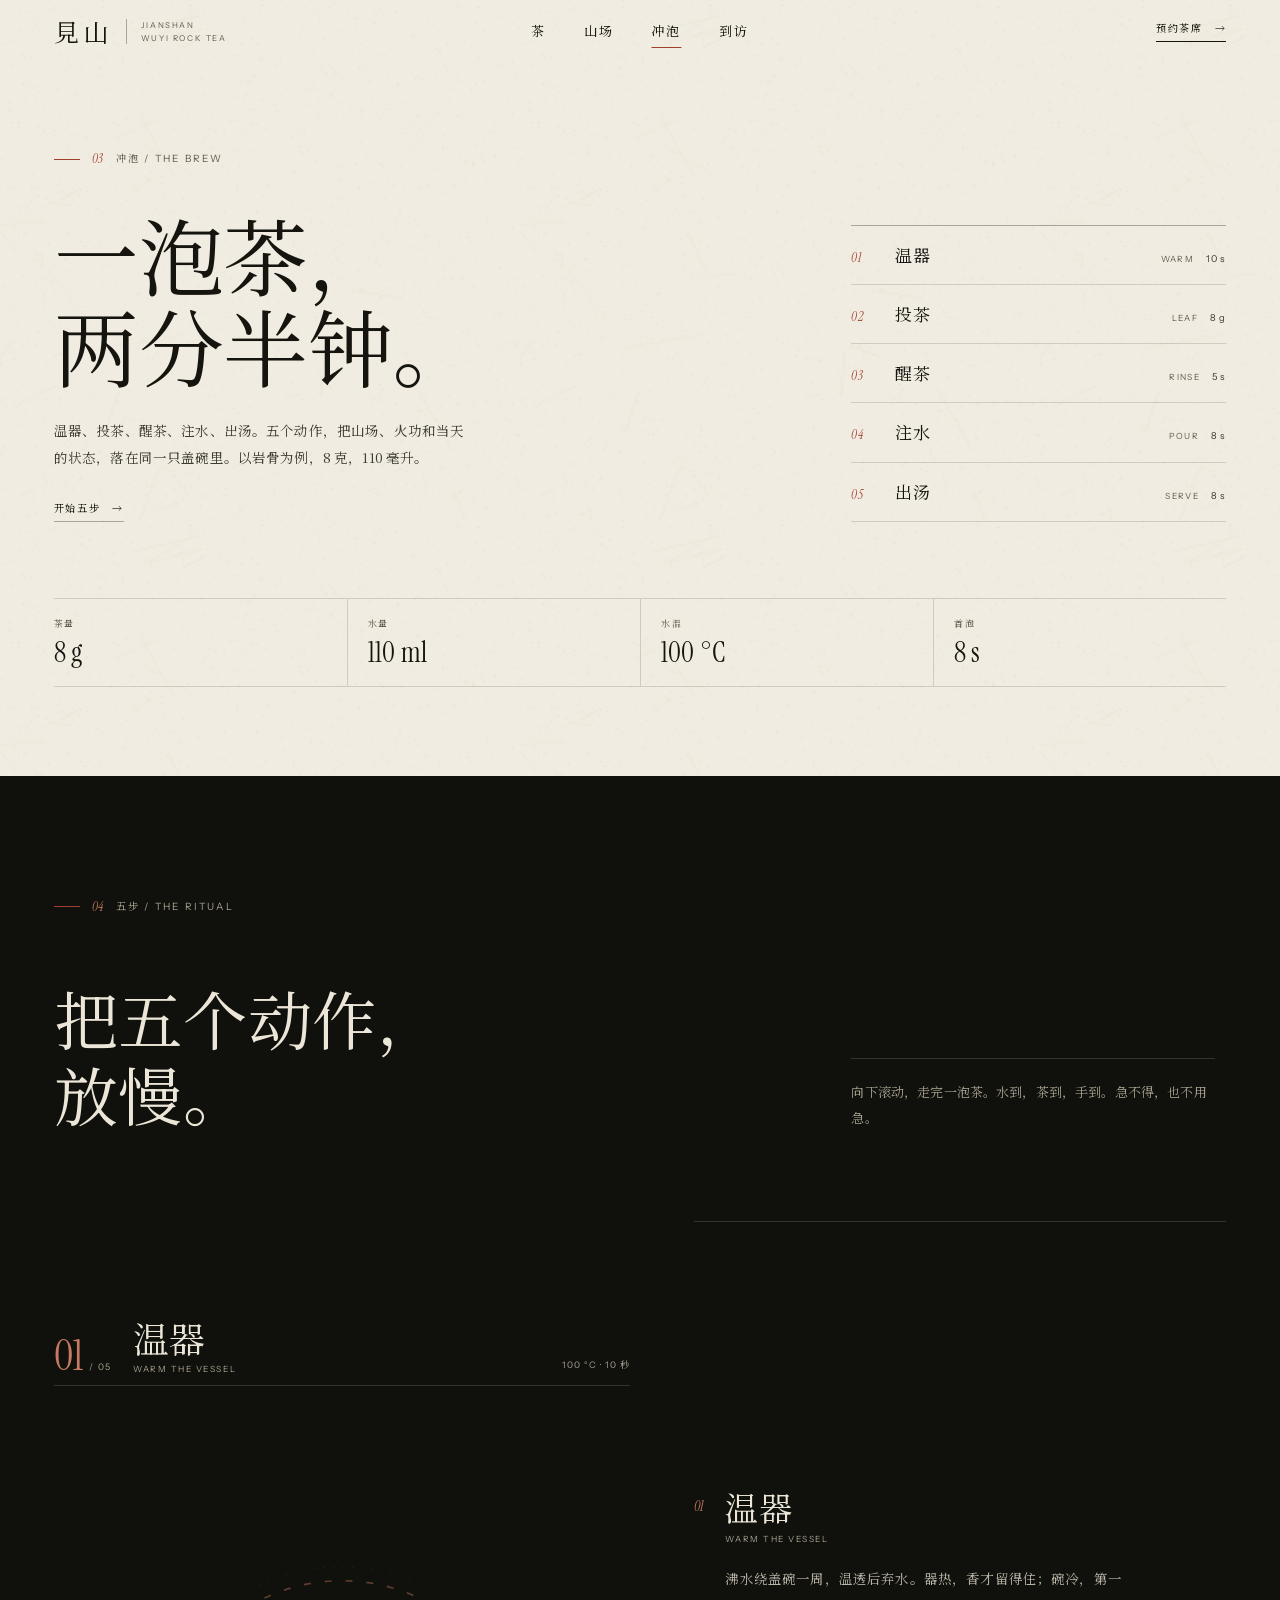
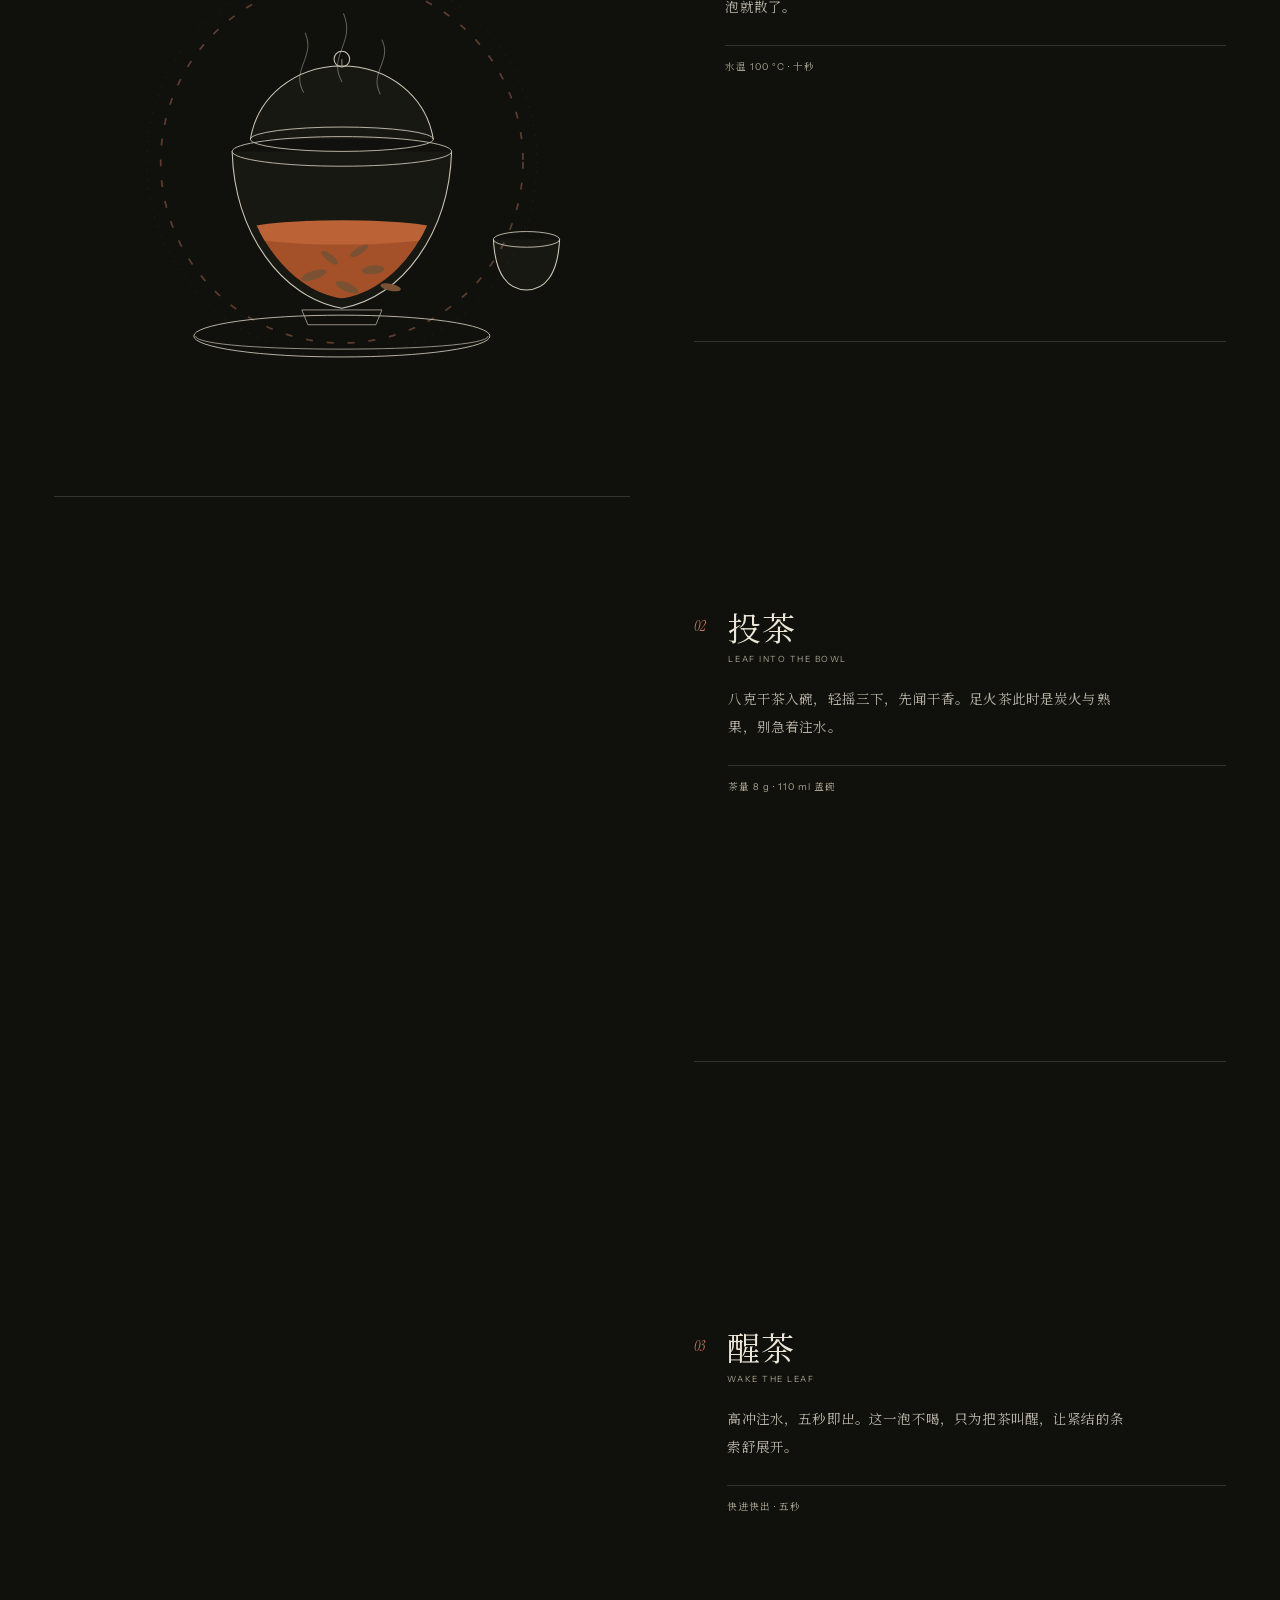
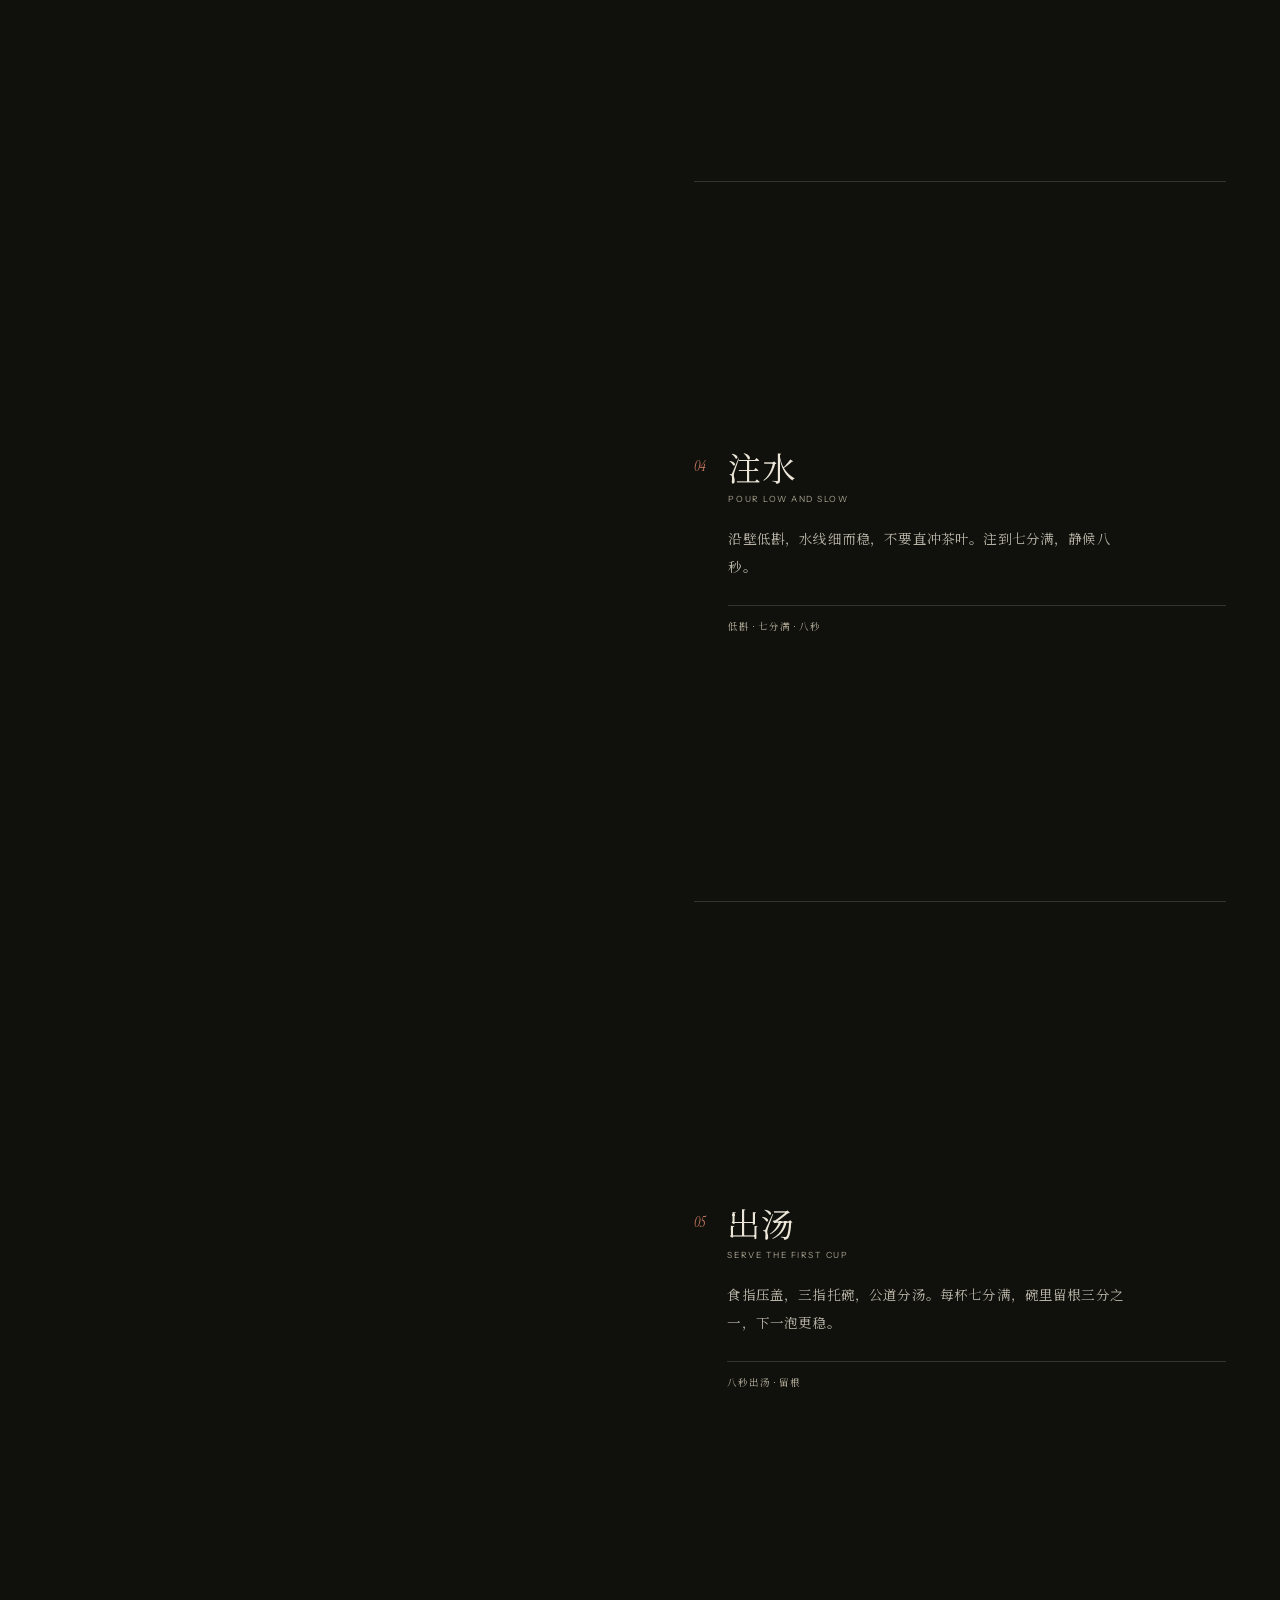
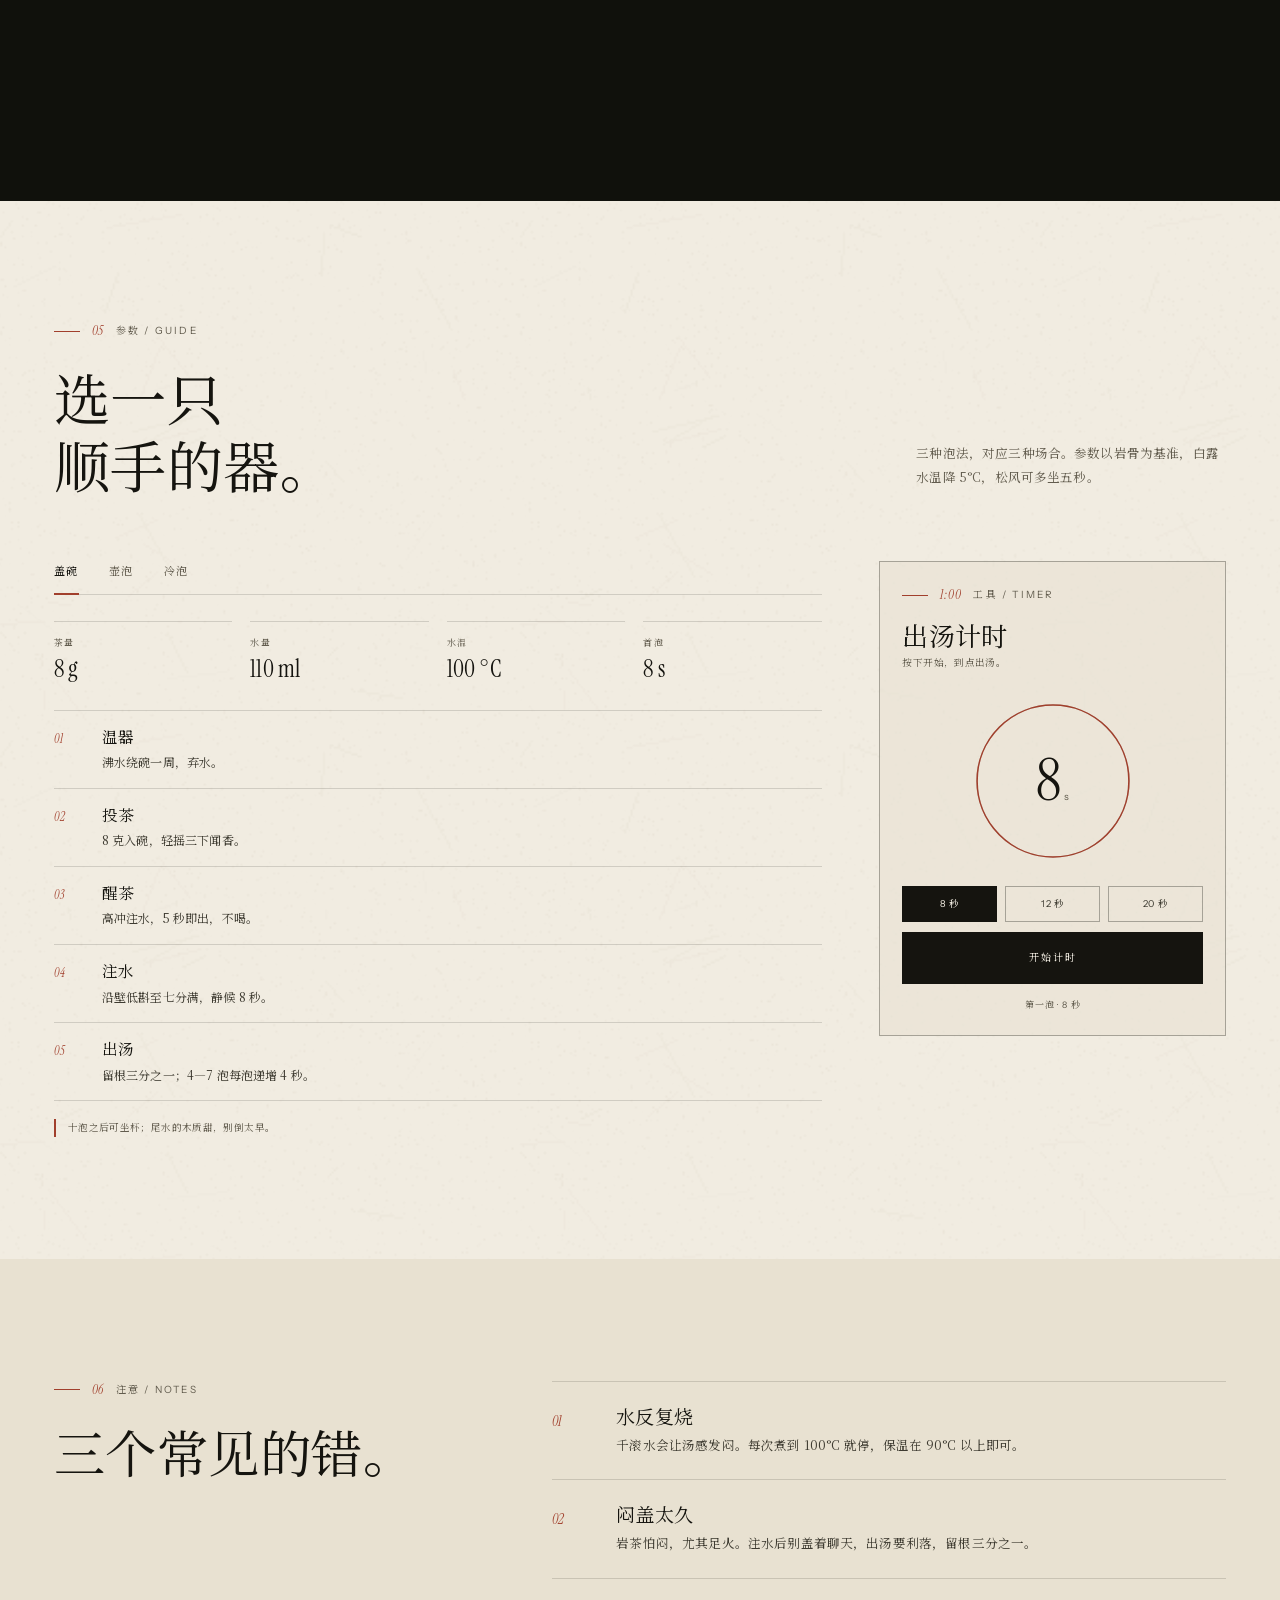
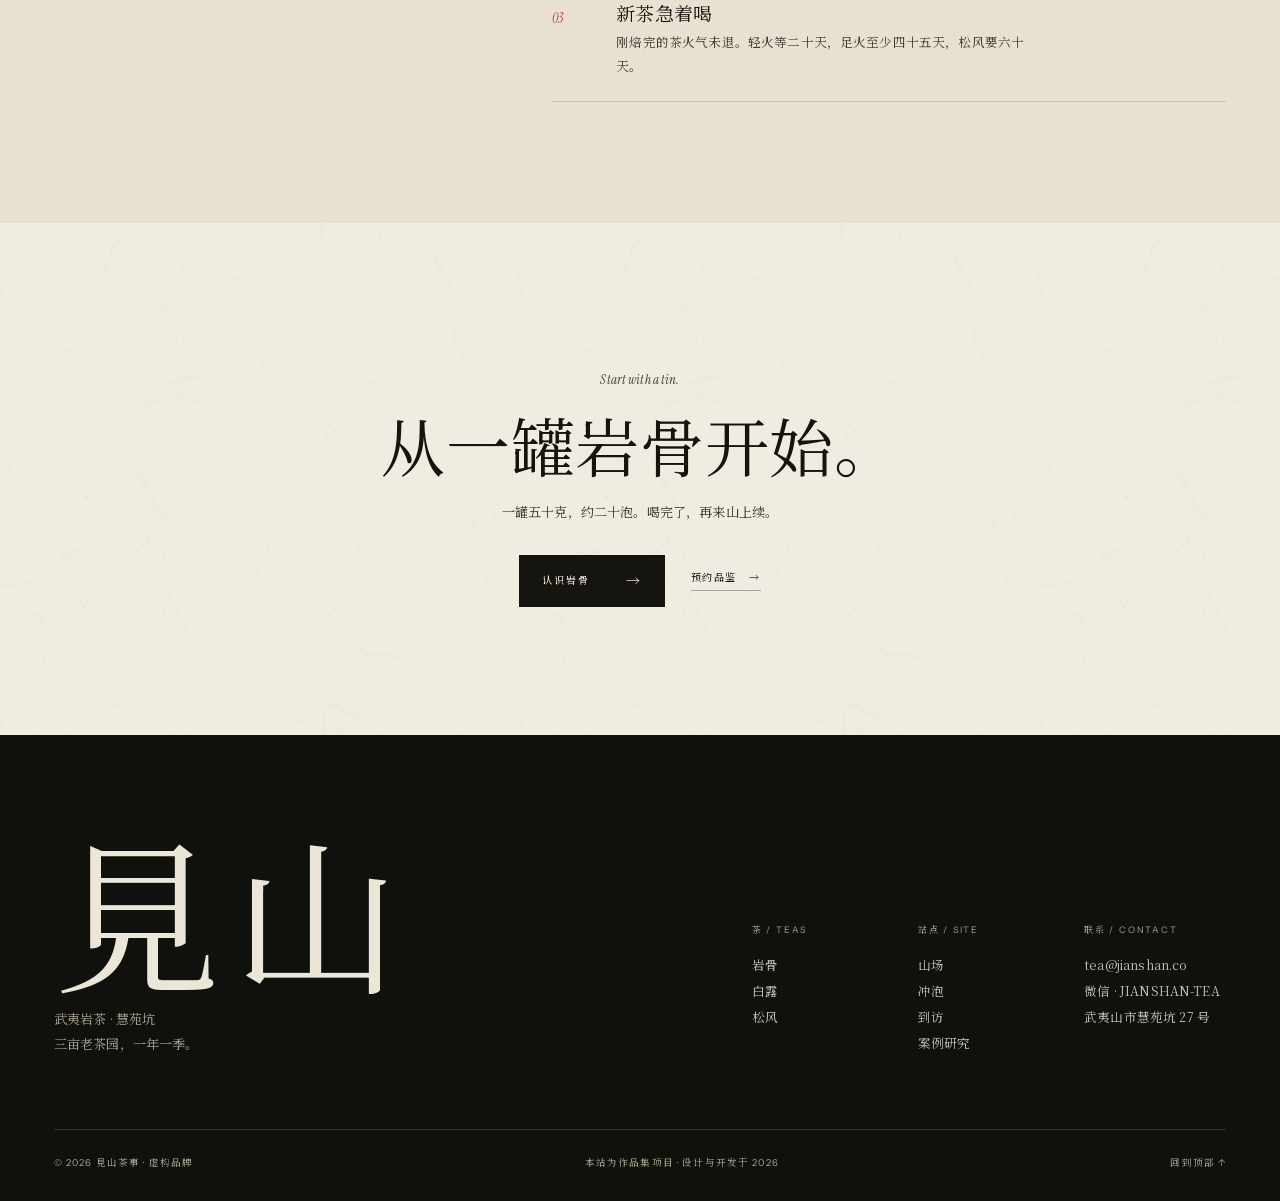
==== brew.html @ 41da6164 "見山 JIANSHAN v3.1 — fictional tea brand portfolio site" ====
<!doctype html>
<html lang="zh-CN">
<head>
  <meta charset="utf-8">
  <meta name="viewport" content="width=device-width, initial-scale=1">
  <title>見山 JIANSHAN — 冲泡指南 The Brew</title>
  <meta name="description" content="一泡武夷岩茶的两分半钟：温器、投茶、醒茶、注水、出汤。附盖碗、壶泡与冷泡参数。">
  <meta name="theme-color" content="#f1ece1">
  <meta property="og:type" content="article">
  <meta property="og:title" content="見山 JIANSHAN — 冲泡指南 The Brew">
  <meta property="og:description" content="把五个动作，放慢。一泡岩茶的完整步骤与参数。">
  <meta property="og:image" content="assets/img/pour-wide.webp">
  <link rel="icon" href="assets/favicon.svg" type="image/svg+xml">
  <link rel="preload" href="assets/fonts/noto-serif-sc.woff2" as="font" type="font/woff2" crossorigin>
  <link rel="stylesheet" href="assets/css/core.css">
  <link rel="stylesheet" href="assets/css/brew.css">
  <script>document.documentElement.classList.add("js");</script>
</head>
<body class="page-brew">
  <a class="skip" href="#main">跳到主要内容</a>

  <header class="site-header" data-header>
    <a class="brand" href="index.html" aria-label="見山 JIANSHAN 首页">
      <span class="brand__mark">見山</span>
      <span class="brand__sub">JIANSHAN<br>Wuyi Rock Tea</span>
    </a>
    <nav class="primary-nav" aria-label="主导航">
      <a href="index.html#teas">茶</a>
      <a href="index.html#origin">山场</a>
      <a href="brew.html" aria-current="page">冲泡</a>
      <a href="visit.html">到访</a>
    </nav>
    <div class="header__actions">
      <a class="header__book" href="visit.html">预约茶席 <span aria-hidden="true">→</span></a>
      <button class="menu-toggle" type="button" data-menu-open aria-expanded="false" aria-controls="menu">
        菜单
        <span class="menu-toggle__bars" aria-hidden="true"><i></i><i></i></span>
      </button>
    </div>
  </header>

  <div class="menu" id="menu" role="dialog" aria-modal="true" aria-label="全站菜单" hidden aria-hidden="true">
    <div class="menu__inner">
      <div class="menu__top">
        <span>見山 · 武夷岩茶</span>
        <button class="menu__close" type="button" data-menu-close>关闭 <span aria-hidden="true">×</span></button>
      </div>
      <nav class="menu__nav" aria-label="全站导航">
        <a href="index.html"><small>01</small>首页</a>
        <a href="index.html#teas"><small>02</small>三款茶</a>
        <a href="index.html#origin"><small>03</small>山场</a>
        <a href="brew.html"><small>04</small>冲泡</a>
        <a href="visit.html"><small>05</small>到访</a>
        <a href="case-study.html"><small>06</small>案例研究</a>
      </nav>
      <div class="menu__foot">
        <div>
          <a href="mailto:tea@jianshan.co">tea@jianshan.co</a><br>
          微信 · JIANSHAN-TEA
        </div>
        <div>
          福建省武夷山市慧苑坑 27 号<br>
          周四至周一 · 10:00—18:00
        </div>
      </div>
    </div>
  </div>

  <main id="main">
    <section class="brew-hero" aria-labelledby="brew-hero-title">
      <div class="wrap">
        <div class="brew-hero__grid">
          <div class="brew-hero__copy">
            <p class="label"><span class="label__num">03</span> 冲泡 / The brew</p>
            <h1 id="brew-hero-title">一泡茶，<br>两分半钟。</h1>
            <p class="brew-hero__lead">温器、投茶、醒茶、注水、出汤。五个动作，把山场、火功和当天的状态，落在同一只盖碗里。以岩骨为例，8 克，110 毫升。</p>
            <a class="link-arrow" href="#ritual">开始五步</a>
          </div>
          <ol class="brew-hero__steps">
            <li><span class="brew-hero__num">01</span><span class="brew-hero__name">温器</span><span class="brew-hero__en">Warm</span><span class="brew-hero__time">10 s</span></li>
            <li><span class="brew-hero__num">02</span><span class="brew-hero__name">投茶</span><span class="brew-hero__en">Leaf</span><span class="brew-hero__time">8 g</span></li>
            <li><span class="brew-hero__num">03</span><span class="brew-hero__name">醒茶</span><span class="brew-hero__en">Rinse</span><span class="brew-hero__time">5 s</span></li>
            <li><span class="brew-hero__num">04</span><span class="brew-hero__name">注水</span><span class="brew-hero__en">Pour</span><span class="brew-hero__time">8 s</span></li>
            <li><span class="brew-hero__num">05</span><span class="brew-hero__name">出汤</span><span class="brew-hero__en">Serve</span><span class="brew-hero__time">8 s</span></li>
          </ol>
        </div>
        <dl class="brew-hero__meta">
          <div><dt>茶量</dt><dd>8 g</dd></div>
          <div><dt>水量</dt><dd>110 ml</dd></div>
          <div><dt>水温</dt><dd>100 °C</dd></div>
          <div><dt>首泡</dt><dd>8 s</dd></div>
        </dl>
      </div>
    </section>

    <section class="ritual" id="ritual" data-ritual aria-labelledby="ritual-title">
      <div class="wrap ritual__intro">
        <p class="label label--dark"><span class="label__num">04</span> 五步 / The ritual</p>
        <h2 id="ritual-title">把五个动作，<br>放慢。</h2>
        <p class="ritual__lead">向下滚动，走完一泡茶。水到，茶到，手到。急不得，也不用急。</p>
      </div>

      <div class="wrap ritual__layout">
        <div class="ritual__visual" data-ritual-visual>
          <div class="ritual__stage" data-ritual-stage="0">
            <div class="ritual__hud" aria-hidden="true">
              <p class="ritual__count"><span data-ritual-num>01</span><i>/ 05</i></p>
              <div class="ritual__titles">
                <h3 data-ritual-title>温器</h3>
                <p data-ritual-en>Warm the vessel</p>
              </div>
              <p class="ritual__param" data-ritual-param>100 °C · 10 秒</p>
            </div>

            <svg class="gaiwan" viewBox="0 0 560 620" role="img" aria-labelledby="gaiwan-title gaiwan-desc">
              <title id="gaiwan-title">盖碗冲泡示意</title>
              <desc id="gaiwan-desc">线描盖碗，随滚动依次演示温器、投茶、醒茶、注水和出汤。</desc>
              <defs>
                <clipPath id="gaiwan-clip">
                  <path d="M160 331c7 86 56 158 120 168 64-10 113-82 120-168Z"/>
                </clipPath>
                <clipPath id="cup-clip">
                  <path d="M456 431c2 40 16 57 36 57s34-17 36-57Z"/>
                </clipPath>
              </defs>

              <circle class="gaiwan__halo" cx="280" cy="342" r="224"/>
              <circle class="gaiwan__warm" cx="280" cy="342" r="208"/>
              <ellipse class="gaiwan__saucer" cx="280" cy="542" rx="170" ry="24"/>
              <path class="gaiwan__line" d="M112 542c0 20 336 20 336 0"/>
              <path class="gaiwan__line" d="M234 512h92l-7 17h-78z"/>
              <path class="gaiwan__body" d="M154 330c3 94 57 168 126 180 69-12 123-86 126-180"/>
              <ellipse class="gaiwan__rim" cx="280" cy="330" rx="126" ry="17"/>

              <g clip-path="url(#gaiwan-clip)">
                <rect class="gaiwan__liquid" x="150" y="330" width="260" height="200"/>
                <ellipse class="gaiwan__surface" cx="280" cy="331" rx="120" ry="14"/>
              </g>

              <g class="gaiwan__leaves">
                <ellipse cx="248" cy="472" rx="15" ry="5" transform="rotate(-18 248 472)"/>
                <ellipse cx="286" cy="486" rx="14" ry="5" transform="rotate(24 286 486)"/>
                <ellipse cx="316" cy="466" rx="13" ry="5" transform="rotate(-6 316 466)"/>
                <ellipse cx="266" cy="452" rx="12" ry="4" transform="rotate(38 266 452)"/>
                <ellipse cx="300" cy="444" rx="12" ry="4" transform="rotate(-32 300 444)"/>
                <ellipse cx="336" cy="486" rx="12" ry="4" transform="rotate(12 336 486)"/>
              </g>

              <g class="gaiwan__steam">
                <path d="M236 262c-15-26 14-40 2-68"/>
                <path d="M280 250c-17-30 16-44 2-78"/>
                <path d="M324 264c-13-25 14-38 2-62"/>
              </g>

              <g class="gaiwan__lid">
                <ellipse class="gaiwan__rim" cx="280" cy="316" rx="105" ry="14"/>
                <path class="gaiwan__body" d="M175 316c8-48 50-84 105-84s97 36 105 84"/>
                <circle class="gaiwan__knob" cx="280" cy="224" r="9"/>
                <path class="gaiwan__line" d="M280 233v-9"/>
              </g>

              <path class="gaiwan__stream" d="M404 42C402 138 354 236 308 300"/>
              <path class="gaiwan__serve" d="M372 344C408 364 438 398 468 424"/>

              <g class="gaiwan__cup">
                <ellipse class="gaiwan__rim" cx="492" cy="431" rx="38" ry="9"/>
                <path class="gaiwan__body" d="M454 431c2 41 17 58 38 58s36-17 38-58"/>
                <g clip-path="url(#cup-clip)">
                  <rect class="gaiwan__cup-liquid" x="450" y="430" width="84" height="64"/>
                </g>
              </g>
            </svg>

            <p class="ritual__mobile-note">一泡 · 8 g / 110 ml / 100 °C</p>
            <div class="ritual__progress" aria-hidden="true"><span data-ritual-progress></span></div>
          </div>
        </div>

        <ol class="ritual__steps" data-ritual-steps>
          <li class="ritual-step is-active" data-ritual-step data-title="温器" data-en="Warm the vessel" data-param="100 °C · 10 秒">
            <span class="ritual-step__num">01</span>
            <div class="ritual-step__body">
              <h3>温器</h3>
              <p class="ritual-step__en">Warm the vessel</p>
              <p>沸水绕盖碗一周，温透后弃水。器热，香才留得住；碗冷，第一泡就散了。</p>
              <p class="ritual-step__param">水温 100 °C · 十秒</p>
            </div>
          </li>
          <li class="ritual-step" data-ritual-step data-title="投茶" data-en="Leaf into the bowl" data-param="8 g · 轻摇三下">
            <span class="ritual-step__num">02</span>
            <div class="ritual-step__body">
              <h3>投茶</h3>
              <p class="ritual-step__en">Leaf into the bowl</p>
              <p>八克干茶入碗，轻摇三下，先闻干香。足火茶此时是炭火与熟果，别急着注水。</p>
              <p class="ritual-step__param">茶量 8 g · 110 ml 盖碗</p>
            </div>
          </li>
          <li class="ritual-step" data-ritual-step data-title="醒茶" data-en="Wake the leaf" data-param="5 秒 · 不喝">
            <span class="ritual-step__num">03</span>
            <div class="ritual-step__body">
              <h3>醒茶</h3>
              <p class="ritual-step__en">Wake the leaf</p>
              <p>高冲注水，五秒即出。这一泡不喝，只为把茶叫醒，让紧结的条索舒展开。</p>
              <p class="ritual-step__param">快进快出 · 五秒</p>
            </div>
          </li>
          <li class="ritual-step" data-ritual-step data-title="注水" data-en="Pour low and slow" data-param="100 °C · 沿壁低斟">
            <span class="ritual-step__num">04</span>
            <div class="ritual-step__body">
              <h3>注水</h3>
              <p class="ritual-step__en">Pour low and slow</p>
              <p>沿壁低斟，水线细而稳，不要直冲茶叶。注到七分满，静候八秒。</p>
              <p class="ritual-step__param">低斟 · 七分满 · 八秒</p>
            </div>
          </li>
          <li class="ritual-step" data-ritual-step data-title="出汤" data-en="Serve the first cup" data-param="8 秒 · 留根三分之一">
            <span class="ritual-step__num">05</span>
            <div class="ritual-step__body">
              <h3>出汤</h3>
              <p class="ritual-step__en">Serve the first cup</p>
              <p>食指压盖，三指托碗，公道分汤。每杯七分满，碗里留根三分之一，下一泡更稳。</p>
              <p class="ritual-step__param">八秒出汤 · 留根</p>
            </div>
          </li>
        </ol>
      </div>
    </section>

    <section class="guide section" id="guide" aria-labelledby="guide-title">
      <div class="wrap">
        <header class="guide__head">
          <div>
            <p class="label"><span class="label__num">05</span> 参数 / Guide</p>
            <h2 id="guide-title">选一只<br>顺手的器。</h2>
          </div>
          <p class="guide__note">三种泡法，对应三种场合。参数以岩骨为基准，白露水温降 5°C，松风可多坐五秒。</p>
        </header>

        <div class="guide__layout">
          <div class="guide__main">
            <div class="guide__tabs" role="tablist" aria-label="冲泡方式">
              <button role="tab" id="tab-gaiwan" aria-controls="panel-gaiwan" aria-selected="true" tabindex="0">盖碗</button>
              <button role="tab" id="tab-pot" aria-controls="panel-pot" aria-selected="false" tabindex="-1">壶泡</button>
              <button role="tab" id="tab-cold" aria-controls="panel-cold" aria-selected="false" tabindex="-1">冷泡</button>
            </div>

            <div class="guide__panel" role="tabpanel" id="panel-gaiwan" aria-labelledby="tab-gaiwan">
              <dl class="guide__params">
                <div><dt>茶量</dt><dd>8 g</dd></div>
                <div><dt>水量</dt><dd>110 ml</dd></div>
                <div><dt>水温</dt><dd>100 °C</dd></div>
                <div><dt>首泡</dt><dd>8 s</dd></div>
              </dl>
              <ol class="guide__steps">
                <li><span>01</span><div><h3>温器</h3><p>沸水绕碗一周，弃水。</p></div></li>
                <li><span>02</span><div><h3>投茶</h3><p>8 克入碗，轻摇三下闻香。</p></div></li>
                <li><span>03</span><div><h3>醒茶</h3><p>高冲注水，5 秒即出，不喝。</p></div></li>
                <li><span>04</span><div><h3>注水</h3><p>沿壁低斟至七分满，静候 8 秒。</p></div></li>
                <li><span>05</span><div><h3>出汤</h3><p>留根三分之一；4—7 泡每泡递增 4 秒。</p></div></li>
              </ol>
              <p class="guide__footnote">十泡之后可坐杯；尾水的木质甜，别倒太早。</p>
            </div>

            <div class="guide__panel" role="tabpanel" id="panel-pot" aria-labelledby="tab-pot" hidden>
              <dl class="guide__params">
                <div><dt>茶量</dt><dd>10 g</dd></div>
                <div><dt>水量</dt><dd>200 ml</dd></div>
                <div><dt>水温</dt><dd>100 °C</dd></div>
                <div><dt>首泡</dt><dd>15 s</dd></div>
              </dl>
              <ol class="guide__steps">
                <li><span>01</span><div><h3>温壶</h3><p>沸水内外淋壶，倒空。</p></div></li>
                <li><span>02</span><div><h3>投茶</h3><p>10 克入壶，壶身略小于盖碗，聚香。</p></div></li>
                <li><span>03</span><div><h3>润茶</h3><p>注水即出，洗去浮尘，唤醒条索。</p></div></li>
                <li><span>04</span><div><h3>注水</h3><p>高冲至满，刮沫，盖上壶盖。</p></div></li>
                <li><span>05</span><div><h3>出汤</h3><p>15 秒出汤，壶嘴留最后一滴。</p></div></li>
              </ol>
              <p class="guide__footnote">紫砂壶吸香，适合老丛与足火茶；白露建议仍用盖碗。</p>
            </div>

            <div class="guide__panel" role="tabpanel" id="panel-cold" aria-labelledby="tab-cold" hidden>
              <dl class="guide__params">
                <div><dt>茶量</dt><dd>5 g</dd></div>
                <div><dt>水量</dt><dd>500 ml</dd></div>
                <div><dt>水温</dt><dd>常温</dd></div>
                <div><dt>时间</dt><dd>6 h</dd></div>
              </dl>
              <ol class="guide__steps">
                <li><span>01</span><div><h3>投茶</h3><p>5 克干茶入瓶，不洗茶。</p></div></li>
                <li><span>02</span><div><h3>注水</h3><p>常温矿泉水注满，轻摇两下。</p></div></li>
                <li><span>03</span><div><h3>冷藏</h3><p>冰箱冷藏 6 小时，别放常温过夜。</p></div></li>
                <li><span>04</span><div><h3>过滤</h3><p>滤出茶叶，24 小时内喝完。</p></div></li>
              </ol>
              <p class="guide__footnote">冷泡更适合白露；岩骨冷泡会显得薄，松风则偏苦。</p>
            </div>
          </div>

          <aside class="timer" aria-labelledby="timer-title" data-timer>
            <p class="label"><span class="label__num">1:00</span> 工具 / Timer</p>
            <h3 id="timer-title">出汤计时</h3>
            <p class="timer__lead">按下开始，到点出汤。</p>
            <div class="timer__dial">
              <svg viewBox="0 0 220 220" aria-hidden="true">
                <circle class="timer__track" cx="110" cy="110" r="96"/>
                <circle class="timer__ring" cx="110" cy="110" r="96" data-timer-ring/>
              </svg>
              <div class="timer__readout">
                <span data-timer-value>8</span><small>s</small>
              </div>
            </div>
            <div class="timer__presets" role="group" aria-label="计时长度">
              <button type="button" data-timer-preset="8" class="is-active" aria-pressed="true">8 秒</button>
              <button type="button" data-timer-preset="12" aria-pressed="false">12 秒</button>
              <button type="button" data-timer-preset="20" aria-pressed="false">20 秒</button>
            </div>
            <button class="btn timer__start" type="button" data-timer-start>开始计时</button>
            <p class="timer__hint" data-timer-hint>第一泡 · 8 秒</p>
          </aside>
        </div>
      </div>
    </section>

    <section class="brew-notes" aria-labelledby="brew-notes-title">
      <div class="wrap brew-notes__grid">
        <div class="brew-notes__head">
          <p class="label"><span class="label__num">06</span> 注意 / Notes</p>
          <h2 id="brew-notes-title">三个常见的错。</h2>
        </div>
        <ol class="brew-notes__list">
          <li data-reveal>
            <span>01</span>
            <div><h3>水反复烧</h3><p>千滚水会让汤感发闷。每次煮到 100°C 就停，保温在 90°C 以上即可。</p></div>
          </li>
          <li data-reveal style="--delay:.08s">
            <span>02</span>
            <div><h3>闷盖太久</h3><p>岩茶怕闷，尤其足火。注水后别盖着聊天，出汤要利落，留根三分之一。</p></div>
          </li>
          <li data-reveal style="--delay:.16s">
            <span>03</span>
            <div><h3>新茶急着喝</h3><p>刚焙完的茶火气未退。轻火等二十天，足火至少四十五天，松风要六十天。</p></div>
          </li>
        </ol>
      </div>
    </section>

    <section class="brew-cta" aria-labelledby="brew-cta-title">
      <div class="wrap brew-cta__inner">
        <p class="serif-en brew-cta__en">Start with a tin.</p>
        <h2 id="brew-cta-title" data-reveal>从一罐岩骨开始。</h2>
        <p data-reveal style="--delay:.08s">一罐五十克，约二十泡。喝完了，再来山上续。</p>
        <div class="brew-cta__actions">
          <a class="btn" href="tea.html?tea=yan-gu"><span>认识岩骨</span><span class="btn__arrow" aria-hidden="true">→</span></a>
          <a class="link-arrow" href="visit.html">预约品鉴</a>
        </div>
      </div>
    </section>
  </main>

  <footer class="site-footer">
    <div class="footer__inner">
      <div class="footer__top">
        <div class="footer__brand">
          <p class="footer__word">見山</p>
          <p class="footer__tag">武夷岩茶 · 慧苑坑<br>三亩老茶园，一年一季。</p>
        </div>
        <div class="footer__cols">
          <div class="footer__col">
            <h4>茶 / Teas</h4>
            <a href="tea.html?tea=yan-gu">岩骨</a>
            <a href="tea.html?tea=bai-lu">白露</a>
            <a href="tea.html?tea=song-feng">松风</a>
          </div>
          <div class="footer__col">
            <h4>站点 / Site</h4>
            <a href="index.html#origin">山场</a>
            <a href="brew.html">冲泡</a>
            <a href="visit.html">到访</a>
            <a href="case-study.html">案例研究</a>
          </div>
          <div class="footer__col">
            <h4>联系 / Contact</h4>
            <a href="mailto:tea@jianshan.co">tea@jianshan.co</a>
            <p>微信 · JIANSHAN-TEA</p>
            <p>武夷山市慧苑坑 27 号</p>
          </div>
        </div>
      </div>
      <div class="footer__bottom">
        <p>© <span data-year>2026</span> 見山茶事 · 虚构品牌</p>
        <p>本站为作品集项目 · 设计与开发于 2026</p>
        <a href="#main">回到顶部 ↑</a>
      </div>
    </div>
  </footer>

  <script src="assets/js/site.js" defer></script>
  <script src="assets/js/brew.js" defer></script>
</body>
</html>
---- assets/css/core.css ----
/* 見山 JIANSHAN — foundation */
@font-face {
  font-family: "Noto Serif SC";
  src: url("../fonts/noto-serif-sc.woff2") format("woff2");
  font-weight: 400;
  font-style: normal;
  font-display: swap;
}
@font-face {
  font-family: "Instrument Sans";
  src: url("../fonts/instrument-sans.woff2") format("woff2");
  font-weight: 400 700;
  font-style: normal;
  font-display: swap;
}
@font-face {
  font-family: "Instrument Serif";
  src: url("../fonts/instrument-serif.woff2") format("woff2");
  font-weight: 400;
  font-style: normal;
  font-display: swap;
}
@font-face {
  font-family: "Instrument Serif";
  src: url("../fonts/instrument-serif-italic.woff2") format("woff2");
  font-weight: 400;
  font-style: italic;
  font-display: swap;
}

:root {
  --paper: #f1ece1;
  --paper-2: #e8e1d1;
  --paper-3: #ddd4c0;
  --ink: #15140f;
  --ink-2: #3e3b31;
  --ink-3: #625c4e;
  --red: #a13f2c;
  --red-deep: #832f20;
  --red-light: #c97a62;
  --moss: #5b6852;
  --stone: #b2a58b;
  --line: rgba(21, 20, 15, 0.15);
  --line-strong: rgba(21, 20, 15, 0.32);
  --dark: #10110c;
  --dark-2: #181a13;
  --dark-3: #22241b;
  --dark-ink: #ece6d8;
  --dark-soft: #a7a190;
  --dark-line: rgba(236, 230, 216, 0.16);

  --font-serif: "Noto Serif SC", "Songti SC", "STSong", "SimSun", serif;
  --font-sans: "Instrument Sans", "Noto Serif SC", "Helvetica Neue", "PingFang SC", Arial, sans-serif;
  --font-display: "Instrument Serif", "Times New Roman", serif;

  --pad: clamp(20px, 4.2vw, 64px);
  --max: 1560px;
  --sect: clamp(76px, 9.5vw, 144px);
  --ease: cubic-bezier(0.22, 0.68, 0.16, 1);
  --header-h: 74px;
}

*,
*::before,
*::after {
  box-sizing: border-box;
}

html {
  -webkit-text-size-adjust: 100%;
  scroll-behavior: smooth;
}

body {
  margin: 0;
  background-color: var(--paper);
  background-image: url("../img/paper-tile.png");
  background-size: 520px auto;
  color: var(--ink);
  font-family: var(--font-serif);
  font-size: 16px;
  font-weight: 400;
  line-height: 1.9;
  letter-spacing: 0.01em;
  -webkit-font-smoothing: antialiased;
}

body.menu-open {
  overflow: hidden;
}

main {
  display: block;
}

img,
svg,
video {
  display: block;
  max-width: 100%;
}

img {
  height: auto;
}

figure {
  margin: 0;
}

h1,
h2,
h3,
h4,
p,
ul,
ol,
dl,
dd,
blockquote {
  margin: 0;
}

h1,
h2,
h3,
h4 {
  font-family: var(--font-serif);
  font-weight: 400;
  line-height: 1.22;
  letter-spacing: 0.01em;
  text-wrap: balance;
}

h1 {
  font-size: clamp(42px, 6.3vw, 104px);
  line-height: 1.08;
}

h2 {
  font-size: clamp(34px, 4.6vw, 70px);
  line-height: 1.18;
}

h3 {
  font-size: clamp(21px, 2vw, 28px);
}

ul,
ol {
  list-style: none;
  padding: 0;
}

a {
  color: inherit;
  text-decoration: none;
}

button,
input,
select,
textarea {
  font: inherit;
  color: inherit;
}

button {
  border: 0;
  background: none;
  cursor: pointer;
}

::selection {
  background: var(--red);
  color: var(--paper);
}

:focus-visible {
  outline: 2px solid var(--red);
  outline-offset: 4px;
}

[hidden] {
  display: none !important;
}

[id] {
  scroll-margin-top: calc(var(--header-h) + 20px);
}

.wrap {
  width: 100%;
  max-width: var(--max);
  margin-inline: auto;
  padding-inline: var(--pad);
}

.section {
  padding-block: var(--sect);
}

.section--dark {
  background: var(--dark);
  color: var(--dark-ink);
}

.section--paper2 {
  background: var(--paper-2);
}

.skip {
  position: fixed;
  top: 12px;
  left: 12px;
  z-index: 400;
  padding: 10px 16px;
  background: var(--ink);
  color: var(--paper);
  font-family: var(--font-sans);
  font-size: 12px;
  transform: translateY(-150%);
  transition: transform 0.3s var(--ease);
}

.skip:focus {
  transform: none;
}

/* labels and type helpers */
.label {
  display: flex;
  align-items: center;
  gap: 12px;
  font-family: var(--font-sans);
  font-size: 10px;
  font-weight: 400;
  letter-spacing: 0.22em;
  line-height: 1.4;
  text-transform: uppercase;
  color: var(--ink-3);
}

.label::before {
  content: "";
  width: 26px;
  height: 1px;
  background: var(--red);
  flex: none;
}

.label__num {
  font-family: var(--font-display);
  font-style: italic;
  font-size: 13px;
  letter-spacing: 0.04em;
  color: var(--red);
}

.label--dark {
  color: var(--dark-soft);
}

.label--dark .label__num {
  color: var(--red-light);
}

.caption {
  display: flex;
  align-items: center;
  gap: 12px;
  margin-top: 16px;
  font-family: var(--font-sans);
  font-size: 10px;
  letter-spacing: 0.14em;
  line-height: 1.6;
  text-transform: uppercase;
  color: var(--ink-3);
}

.caption::before {
  content: "";
  width: 5px;
  height: 5px;
  background: var(--red);
  flex: none;
}

.serif-en {
  font-family: var(--font-display);
  font-style: italic;
  letter-spacing: 0.01em;
}

/* links and buttons */
.btn {
  display: inline-flex;
  align-items: center;
  justify-content: space-between;
  gap: 36px;
  min-height: 52px;
  padding: 15px 22px;
  border: 1px solid var(--ink);
  background: var(--ink);
  color: var(--paper);
  font-family: var(--font-sans);
  font-size: 10px;
  letter-spacing: 0.18em;
  line-height: 1;
  text-transform: uppercase;
  transition: background-color 0.45s var(--ease), color 0.45s var(--ease);
}

.btn:hover {
  background: transparent;
  color: var(--ink);
}

.btn--light {
  border-color: var(--dark-ink);
  background: var(--dark-ink);
  color: var(--dark);
}

.btn--light:hover {
  background: transparent;
  color: var(--dark-ink);
}

.btn--ghost {
  background: transparent;
  color: var(--ink);
}

.btn--ghost:hover {
  background: var(--ink);
  color: var(--paper);
}

.btn__arrow {
  font-size: 14px;
  line-height: 1;
  transition: transform 0.45s var(--ease);
}

.btn:hover .btn__arrow {
  transform: translateX(4px);
}

.link-arrow {
  display: inline-flex;
  align-items: center;
  gap: 12px;
  padding-bottom: 5px;
  border-bottom: 1px solid var(--line-strong);
  font-family: var(--font-sans);
  font-size: 10px;
  letter-spacing: 0.16em;
  line-height: 1.4;
  text-transform: uppercase;
  transition: border-color 0.4s var(--ease), color 0.4s var(--ease);
}

.link-arrow::after {
  content: "→";
  font-family: var(--font-sans);
  transition: transform 0.4s var(--ease);
}

.link-arrow:hover {
  border-color: var(--red);
  color: var(--red);
}

.link-arrow:hover::after {
  transform: translateX(4px);
}

.link-arrow--light {
  color: var(--dark-ink);
  border-color: var(--dark-line);
}

.link-arrow--light:hover {
  color: var(--red-light);
  border-color: var(--red-light);
}

/* header */
.site-header {
  position: fixed;
  inset: 0 0 auto;
  z-index: 120;
  display: flex;
  align-items: center;
  justify-content: space-between;
  gap: 24px;
  padding: 19px var(--pad);
  border-bottom: 1px solid transparent;
  transition: padding 0.45s var(--ease), background-color 0.45s var(--ease),
    border-color 0.45s var(--ease);
}

.site-header.is-scrolled {
  padding-block: 12px;
  background-color: var(--paper);
  background-image: url("../img/paper-tile.png");
  background-size: 520px auto;
  border-bottom-color: var(--line);
}

.brand {
  display: flex;
  align-items: center;
  gap: 14px;
  flex: none;
}

.brand__mark {
  font-size: 25px;
  letter-spacing: 0.16em;
  line-height: 1;
}

.brand__sub {
  padding-left: 14px;
  border-left: 1px solid var(--line-strong);
  font-family: var(--font-sans);
  font-size: 8px;
  letter-spacing: 0.2em;
  line-height: 1.55;
  color: var(--ink-3);
  text-transform: uppercase;
}

.primary-nav {
  position: absolute;
  left: 50%;
  transform: translateX(-50%);
  display: flex;
  gap: clamp(22px, 3vw, 44px);
}

.primary-nav a {
  position: relative;
  padding: 4px 0;
  font-family: var(--font-serif);
  font-size: 13px;
  letter-spacing: 0.12em;
}

.primary-nav a::after {
  content: "";
  position: absolute;
  left: 0;
  right: 0;
  bottom: 0;
  height: 1px;
  background: var(--red);
  transform: scaleX(0);
  transform-origin: right;
  transition: transform 0.45s var(--ease);
}

.primary-nav a:hover::after,
.primary-nav a[aria-current="page"]::after {
  transform: scaleX(1);
  transform-origin: left;
}

.header__actions {
  display: flex;
  align-items: center;
  gap: 26px;
  flex: none;
}

.header__book {
  display: inline-flex;
  align-items: center;
  gap: 12px;
  padding-bottom: 5px;
  border-bottom: 1px solid var(--ink);
  font-family: var(--font-sans);
  font-size: 10px;
  letter-spacing: 0.16em;
  line-height: 1.4;
  text-transform: uppercase;
}

.header__book span {
  transition: transform 0.4s var(--ease);
}

.header__book:hover span {
  transform: translateX(3px);
}

.menu-toggle {
  display: none;
  align-items: center;
  gap: 10px;
  font-family: var(--font-sans);
  font-size: 10px;
  letter-spacing: 0.18em;
  text-transform: uppercase;
}

.menu-toggle__bars {
  display: flex;
  flex-direction: column;
  gap: 4px;
  width: 20px;
}

.menu-toggle__bars i {
  display: block;
  height: 1px;
  background: var(--ink);
  transition: transform 0.4s var(--ease);
}

/* menu overlay */
.menu {
  position: fixed;
  inset: 0;
  z-index: 200;
  display: flex;
  padding: 22px var(--pad) 34px;
  background: var(--dark);
  color: var(--dark-ink);
  overflow-y: auto;
  opacity: 0;
  transform: translateY(-14px);
  transition: opacity 0.45s var(--ease), transform 0.45s var(--ease);
}

.menu.is-open {
  opacity: 1;
  transform: none;
}

.menu__inner {
  display: flex;
  flex-direction: column;
  width: 100%;
  max-width: var(--max);
  margin-inline: auto;
}

.menu__top {
  display: flex;
  align-items: center;
  justify-content: space-between;
  padding-bottom: 18px;
  border-bottom: 1px solid var(--dark-line);
  font-family: var(--font-sans);
  font-size: 10px;
  letter-spacing: 0.2em;
  text-transform: uppercase;
  color: var(--dark-soft);
}

.menu__close {
  display: inline-flex;
  align-items: center;
  gap: 10px;
  color: var(--dark-ink);
  font-family: var(--font-sans);
  font-size: 10px;
  letter-spacing: 0.2em;
  text-transform: uppercase;
}

.menu__nav {
  display: flex;
  flex-direction: column;
  gap: 2px;
  margin-block: auto;
  padding-block: 32px;
}

.menu__nav a {
  display: flex;
  align-items: baseline;
  gap: 18px;
  padding-block: 8px;
  font-family: var(--font-serif);
  font-size: clamp(36px, 8.4vw, 56px);
  line-height: 1.25;
  transition: color 0.35s var(--ease);
}

.menu__nav a small {
  font-family: var(--font-sans);
  font-size: 10px;
  letter-spacing: 0.2em;
  color: var(--dark-soft);
}

.menu__nav a:hover {
  color: var(--red-light);
}

.menu__foot {
  display: flex;
  justify-content: space-between;
  align-items: flex-end;
  gap: 24px;
  padding-top: 22px;
  border-top: 1px solid var(--dark-line);
  font-family: var(--font-sans);
  font-size: 11px;
  letter-spacing: 0.04em;
  line-height: 1.9;
  color: var(--dark-soft);
}

.menu__foot a:hover {
  color: var(--dark-ink);
}

/* footer */
.site-footer {
  position: relative;
  overflow: hidden;
  padding: clamp(56px, 8vw, 96px) var(--pad) 30px;
  background: var(--dark);
  color: var(--dark-ink);
}

.footer__inner {
  width: 100%;
  max-width: var(--max);
  margin-inline: auto;
}

.footer__top {
  display: grid;
  grid-template-columns: repeat(12, 1fr);
  gap: 24px;
  padding-bottom: clamp(44px, 6vw, 72px);
  border-bottom: 1px solid var(--dark-line);
}

.footer__brand {
  grid-column: 1 / 7;
}

.footer__word {
  font-family: var(--font-serif);
  font-size: clamp(78px, 13vw, 168px);
  line-height: 0.94;
  letter-spacing: 0.08em;
}

.footer__tag {
  margin-top: 20px;
  font-size: 13px;
  line-height: 1.9;
  color: var(--dark-soft);
}

.footer__cols {
  grid-column: 8 / 13;
  display: grid;
  grid-template-columns: repeat(3, 1fr);
  gap: 24px;
  align-content: end;
}

.footer__col h4 {
  margin-bottom: 16px;
  font-family: var(--font-sans);
  font-size: 9px;
  font-weight: 400;
  letter-spacing: 0.2em;
  text-transform: uppercase;
  color: var(--dark-soft);
}

.footer__col a,
.footer__col p {
  display: block;
  font-size: 12.5px;
  line-height: 2.1;
  color: var(--dark-ink);
  opacity: 0.82;
}

.footer__col a:hover {
  color: var(--red-light);
  opacity: 1;
}

.footer__bottom {
  display: flex;
  align-items: center;
  justify-content: space-between;
  gap: 20px 40px;
  flex-wrap: wrap;
  padding-top: 24px;
  font-family: var(--font-sans);
  font-size: 9.5px;
  letter-spacing: 0.12em;
  line-height: 1.8;
  text-transform: uppercase;
  color: var(--dark-soft);
}

.footer__bottom a:hover {
  color: var(--dark-ink);
}

/* reveal motion */
.js [data-reveal] {
  opacity: 0;
  transform: translateY(26px);
  transition: opacity 0.9s var(--ease), transform 0.9s var(--ease);
  transition-delay: var(--delay, 0s);
}

.js [data-reveal].is-in {
  opacity: 1;
  transform: none;
}

/* utilities */
.visually-hidden {
  position: absolute !important;
  width: 1px;
  height: 1px;
  padding: 0;
  margin: -1px;
  overflow: hidden;
  clip: rect(0 0 0 0);
  clip-path: inset(50%);
  white-space: nowrap;
  border: 0;
}

.rule {
  height: 1px;
  background: var(--line);
}

@media (max-width: 1080px) {
  .primary-nav {
    gap: 22px;
  }

  .footer__brand {
    grid-column: 1 / 6;
  }

  .footer__cols {
    grid-column: 7 / 13;
  }
}

@media (max-width: 900px) {
  :root {
    --header-h: 64px;
  }

  .primary-nav,
  .header__book {
    display: none;
  }

  .menu-toggle {
    display: inline-flex;
  }

  .footer__brand,
  .footer__cols {
    grid-column: 1 / 13;
  }

  .footer__cols {
    margin-top: 36px;
  }

  .menu__foot {
    flex-direction: column;
    align-items: flex-start;
  }
}

@media (max-width: 640px) {
  body {
    font-size: 15px;
    line-height: 1.85;
  }

  .brand__mark {
    font-size: 22px;
  }

  .brand__sub {
    display: none;
  }

  .footer__cols {
    grid-template-columns: repeat(2, 1fr);
    gap: 26px 20px;
  }

  .footer__bottom {
    font-size: 9px;
  }
}

@media (prefers-reduced-motion: reduce) {
  html {
    scroll-behavior: auto;
  }

  *,
  *::before,
  *::after {
    animation-duration: 0.01ms !important;
    animation-iteration-count: 1 !important;
    transition-duration: 0.01ms !important;
    scroll-behavior: auto !important;
  }

  .js [data-reveal] {
    opacity: 1;
    transform: none;
  }
}

/* label proofs — shared print artifact */
.label-proof {
  margin: 0;
  min-width: 0;
}

.label-proof__tin {
  aspect-ratio: 1;
  padding: clamp(9px, 1.3vw, 15px);
  background: var(--tin, #b29b7c);
  box-shadow: inset 0 0 0 1px rgba(21, 20, 15, 0.08);
  transition: transform 0.5s var(--ease);
}

.label-proof:hover .label-proof__tin {
  transform: translateY(-3px);
}

.label-proof__face {
  display: flex;
  flex-direction: column;
  align-items: center;
  width: 100%;
  height: 100%;
  padding: 7% 8% 6%;
  background: #e9e0cb;
  box-shadow: inset 0 0 0 1px rgba(131, 104, 62, 0.4),
    inset 0 0 0 5px #e9e0cb, inset 0 0 0 6px rgba(131, 104, 62, 0.55);
  color: #2d281e;
}

.label-proof__seal {
  display: flex;
  align-items: center;
  justify-content: center;
  width: 21px;
  height: 21px;
  flex: none;
  background: var(--red);
  color: #f1ece1;
  font-family: var(--font-serif);
  font-size: 5.8px;
  letter-spacing: 0.02em;
  line-height: 1;
}

.label-proof__brand {
  display: none;
}

.label-proof__name {
  width: 1.15em;
  margin: auto auto 4px;
  font-family: var(--font-serif);
  font-size: clamp(22px, 2.3vw, 30px);
  line-height: 1.15;
  letter-spacing: 0;
  text-align: center;
  word-break: break-all;
}

.label-proof__en {
  font-family: var(--font-display);
  font-style: italic;
  font-size: 9px;
  line-height: 1.2;
  letter-spacing: 0.02em;
  color: rgba(45, 40, 30, 0.7);
}

.label-proof__type {
  margin-top: 4px;
  font-family: var(--font-serif);
  font-size: 6.5px;
  letter-spacing: 0.1em;
  line-height: 1.5;
  color: rgba(45, 40, 30, 0.82);
}

.label-proof__origin {
  margin-top: 1px;
  font-family: var(--font-serif);
  font-size: 6px;
  letter-spacing: 0.08em;
  line-height: 1.5;
  color: rgba(45, 40, 30, 0.48);
}

.label-proof__lot {
  margin-top: auto;
  padding-top: 5px;
  font-family: var(--font-sans);
  font-size: 6px;
  letter-spacing: 0.16em;
  line-height: 1.4;
  color: var(--red);
}

.label-proof__caption {
  display: flex;
  align-items: center;
  gap: 8px;
  margin-top: 9px;
  font-family: var(--font-sans);
  font-size: 8px;
  letter-spacing: 0.14em;
  line-height: 1.5;
  text-transform: uppercase;
  color: var(--ink-3);
}

.label-proof__caption::before {
  content: "";
  width: 4px;
  height: 4px;
  flex: none;
  background: var(--red);
}


/* contextual photography: one quiet grade across the archive */
.origin__media img,
.craft__visual img,
.visit-section__media img,
.visit-hero__media img,
.tea-origin__media img,
.tea-craft__media img {
  filter: saturate(0.9) contrast(1.02);
}
---- assets/css/brew.css ----
/* 見山 — brew guide */
.brew-hero {
  padding-top: calc(var(--header-h) + clamp(34px, 6vw, 76px));
  padding-bottom: clamp(56px, 7vw, 100px);
}

.brew-hero__grid {
  display: grid;
  grid-template-columns: repeat(12, 1fr);
  gap: 24px;
  align-items: end;
}

.brew-hero__copy {
  grid-column: 1 / 8;
  animation: riseIn 0.9s var(--ease) both;
}

.brew-hero h1 {
  margin-top: clamp(24px, 3.4vw, 40px);
  font-size: clamp(46px, 6.6vw, 100px);
}

.brew-hero__lead {
  max-width: 31em;
  margin-top: 26px;
  font-size: 13.5px;
  line-height: 2.05;
  color: var(--ink-2);
}

.brew-hero .link-arrow {
  margin-top: 30px;
}

.brew-hero__steps {
  grid-column: 9 / 13;
  border-top: 1px solid var(--line-strong);
}

.brew-hero__steps li {
  display: grid;
  grid-template-columns: 32px 1fr auto auto;
  align-items: baseline;
  gap: 12px;
  padding: 13px 0;
  border-bottom: 1px solid var(--line);
}

.brew-hero__num {
  font-family: var(--font-display);
  font-style: italic;
  font-size: 13px;
  color: var(--red);
}

.brew-hero__name {
  font-size: 17px;
  letter-spacing: 0.06em;
}

.brew-hero__en {
  font-family: var(--font-sans);
  font-size: 8.5px;
  letter-spacing: 0.16em;
  text-transform: uppercase;
  color: var(--ink-3);
}

.brew-hero__time {
  font-family: var(--font-sans);
  font-size: 9.5px;
  letter-spacing: 0.08em;
  color: var(--ink-2);
}

.brew-hero__meta {
  display: grid;
  grid-template-columns: repeat(4, 1fr);
  margin-top: clamp(46px, 6vw, 76px);
  border-top: 1px solid var(--line);
  border-bottom: 1px solid var(--line);
}

.brew-hero__meta > div {
  padding: 16px 20px 16px 0;
}

.brew-hero__meta > div + div {
  padding-left: 20px;
  border-left: 1px solid var(--line);
}

.brew-hero__meta dt {
  font-family: var(--font-sans);
  font-size: 9px;
  letter-spacing: 0.18em;
  text-transform: uppercase;
  color: var(--ink-3);
}

.brew-hero__meta dd {
  margin-top: 4px;
  font-family: var(--font-display);
  font-size: clamp(20px, 2.2vw, 28px);
  line-height: 1.2;
}

/* ritual */
.ritual {
  position: relative;
  padding-top: var(--sect);
  background: var(--dark);
  color: var(--dark-ink);
}

.ritual__intro {
  display: grid;
  grid-template-columns: repeat(12, 1fr);
  gap: 24px;
  padding-bottom: clamp(46px, 7vw, 90px);
}

.ritual__intro .label {
  grid-column: 1 / 13;
}

.ritual__intro h2 {
  grid-column: 1 / 8;
  margin-top: clamp(24px, 3.4vw, 40px);
  font-size: clamp(38px, 5vw, 78px);
}

.ritual__lead {
  grid-column: 9 / 13;
  align-self: end;
  max-width: 28em;
  padding-top: 20px;
  border-top: 1px solid var(--dark-line);
  font-size: 13px;
  line-height: 2;
  color: var(--dark-soft);
}

.ritual__layout {
  display: grid;
  grid-template-columns: minmax(0, 1.04fr) minmax(0, 0.96fr);
  gap: clamp(28px, 5vw, 84px);
  align-items: start;
}

.ritual__visual {
  position: sticky;
  top: 0;
  height: 100vh;
  min-height: 600px;
}

.ritual__stage {
  display: flex;
  flex-direction: column;
  height: 100%;
  padding: calc(var(--header-h) + 22px) 0 24px;
}

.ritual__hud {
  display: grid;
  grid-template-columns: auto 1fr auto;
  align-items: end;
  gap: 22px;
  padding-bottom: 8px;
  border-bottom: 1px solid var(--dark-line);
}

.ritual__count {
  display: flex;
  align-items: baseline;
  gap: 6px;
  font-family: var(--font-display);
  font-size: 42px;
  line-height: 1;
  color: var(--red-light);
}

.ritual__count i {
  font-family: var(--font-sans);
  font-style: normal;
  font-size: 9px;
  letter-spacing: 0.14em;
  color: var(--dark-soft);
}

.ritual__titles h3 {
  font-size: clamp(28px, 2.8vw, 40px);
  line-height: 1.15;
}

.ritual__titles p {
  margin-top: 3px;
  font-family: var(--font-sans);
  font-size: 8.5px;
  letter-spacing: 0.18em;
  text-transform: uppercase;
  color: var(--dark-soft);
}

.ritual__param {
  padding-bottom: 4px;
  font-family: var(--font-sans);
  font-size: 9px;
  letter-spacing: 0.12em;
  text-align: right;
  color: var(--dark-soft);
}

.gaiwan {
  width: auto;
  height: min(60vh, 600px);
  max-width: 100%;
  margin: auto;
  overflow: visible;
}

.gaiwan__halo {
  fill: none;
  stroke: rgba(236, 230, 216, 0.08);
  stroke-width: 1;
  stroke-dasharray: 2 9;
}

.gaiwan__warm {
  fill: none;
  stroke: rgba(201, 122, 98, 0.42);
  stroke-width: 2;
  stroke-dasharray: 8 16;
  opacity: 0;
  transition: opacity 0.8s var(--ease);
  animation: warmSpin 26s linear infinite;
}

.ritual__stage[data-stage="0"] .gaiwan__warm {
  opacity: 1;
}

.gaiwan__saucer,
.gaiwan__rim {
  fill: none;
  stroke: #bdb7a8;
  stroke-width: 1.1;
}

.gaiwan__line {
  fill: none;
  stroke: #a8a294;
  stroke-width: 1;
}

.gaiwan__body {
  fill: rgba(236, 230, 216, 0.035);
  stroke: #cec8b9;
  stroke-width: 1.2;
}

.gaiwan__knob {
  fill: none;
  stroke: #cec8b9;
  stroke-width: 1.2;
}

.gaiwan__liquid,
.gaiwan__surface {
  fill: #a4512a;
  opacity: 0;
  transform: translateY(190px);
  transition: transform 1.1s var(--ease), opacity 0.6s var(--ease);
}

.gaiwan__surface {
  fill: #bb6336;
  opacity: 0;
}

.gaiwan__leaves {
  fill: #7a5233;
  opacity: 0;
  transform: translateY(-14px);
  transition: opacity 0.7s var(--ease), transform 0.9s var(--ease);
}

.gaiwan__lid {
  transform-box: fill-box;
  transform-origin: 50% 88%;
  transition: transform 1s var(--ease);
}

.gaiwan__steam path {
  fill: none;
  stroke: #d8d2c4;
  stroke-width: 1.2;
  stroke-linecap: round;
  opacity: 0;
  transition: opacity 0.9s var(--ease);
  animation: steamDrift 7s ease-in-out infinite;
}

.gaiwan__steam path:nth-child(2) {
  animation-delay: -2.2s;
}

.gaiwan__steam path:nth-child(3) {
  animation-delay: -4.4s;
}

.gaiwan__stream,
.gaiwan__serve {
  fill: none;
  stroke: #a9bbb5;
  stroke-width: 2;
  stroke-linecap: round;
  stroke-dasharray: 440;
  stroke-dashoffset: 440;
  opacity: 0;
  transition: stroke-dashoffset 1.2s var(--ease), opacity 0.4s var(--ease);
}

.gaiwan__cup-liquid {
  fill: #a4512a;
  transform: translateY(58px);
  transition: transform 1s var(--ease) 0.3s;
}

.ritual__stage[data-stage="0"] .gaiwan__steam path {
  opacity: 0.4;
}

.ritual__stage[data-stage="1"] .gaiwan__lid,
.ritual__stage[data-stage="2"] .gaiwan__lid,
.ritual__stage[data-stage="3"] .gaiwan__lid,
.ritual__stage[data-stage="4"] .gaiwan__lid {
  transform: translate(-52px, -42px) rotate(-10deg);
}

.ritual__stage[data-stage="1"] .gaiwan__leaves,
.ritual__stage[data-stage="2"] .gaiwan__leaves,
.ritual__stage[data-stage="3"] .gaiwan__leaves,
.ritual__stage[data-stage="4"] .gaiwan__leaves {
  opacity: 1;
  transform: none;
}

.ritual__stage[data-stage="1"] .gaiwan__steam path {
  opacity: 0.18;
}

.ritual__stage[data-stage="2"] .gaiwan__stream,
.ritual__stage[data-stage="3"] .gaiwan__stream {
  opacity: 1;
  stroke-dashoffset: 0;
}

.ritual__stage[data-stage="2"] .gaiwan__liquid,
.ritual__stage[data-stage="2"] .gaiwan__surface {
  opacity: 1;
  transform: translateY(92px);
}

.ritual__stage[data-stage="2"] .gaiwan__steam path {
  opacity: 0.34;
}

.ritual__stage[data-stage="3"] .gaiwan__liquid,
.ritual__stage[data-stage="3"] .gaiwan__surface {
  opacity: 1;
  transform: translateY(22px);
}

.ritual__stage[data-stage="3"] .gaiwan__steam path {
  opacity: 0.52;
}

.ritual__stage[data-stage="4"] .gaiwan__liquid,
.ritual__stage[data-stage="4"] .gaiwan__surface {
  opacity: 1;
  transform: translateY(86px);
}

.ritual__stage[data-stage="4"] .gaiwan__serve {
  opacity: 1;
  stroke-dashoffset: 0;
}

.ritual__stage[data-stage="4"] .gaiwan__cup-liquid {
  transform: translateY(10px);
}

.ritual__stage[data-stage="4"] .gaiwan__steam path {
  opacity: 0.66;
}

.ritual__progress {
  height: 1px;
  margin-top: 14px;
  background: var(--dark-line);
  overflow: hidden;
}

.ritual__progress span {
  display: block;
  width: 100%;
  height: 100%;
  background: var(--red-light);
  transform: scaleX(0);
  transform-origin: left center;
}

.ritual__mobile-note {
  display: none;
}

.ritual__steps {
  padding-bottom: 12vh;
}

.ritual-step {
  display: grid;
  grid-template-columns: auto 1fr;
  align-content: center;
  align-items: start;
  gap: 22px;
  min-height: 80vh;
  padding: clamp(44px, 7vh, 84px) 0;
  border-top: 1px solid var(--dark-line);
  opacity: 0.3;
  transition: opacity 0.6s var(--ease);
}

.ritual-step:last-child {
  min-height: 88vh;
}

.ritual-step.is-active {
  opacity: 1;
}

.ritual-step__num {
  padding-top: 6px;
  font-family: var(--font-display);
  font-style: italic;
  font-size: 14px;
  color: var(--red-light);
  flex: none;
}

.ritual-step__body h3 {
  font-size: clamp(26px, 2.6vw, 34px);
}

.ritual-step__en {
  margin-top: 4px;
  font-family: var(--font-sans);
  font-size: 8.5px;
  letter-spacing: 0.18em;
  text-transform: uppercase;
  color: var(--dark-soft);
}

.ritual-step__body > p:not(.ritual-step__en):not(.ritual-step__param) {
  max-width: 30em;
  margin-top: 18px;
  font-size: 13.5px;
  line-height: 2.05;
  color: rgba(236, 230, 216, 0.76);
}

.ritual-step__param {
  margin-top: 24px;
  padding-top: 12px;
  border-top: 1px solid var(--dark-line);
  font-family: var(--font-sans);
  font-size: 9.5px;
  letter-spacing: 0.1em;
  color: var(--dark-soft);
}

@keyframes warmSpin {
  to {
    stroke-dashoffset: -240;
  }
}

@keyframes steamDrift {
  0%,
  100% {
    transform: translateY(0);
  }
  50% {
    transform: translateY(-7px);
  }
}

/* guide */
.guide__head {
  display: flex;
  align-items: flex-end;
  justify-content: space-between;
  gap: 40px;
}

.guide__head h2 {
  margin-top: 24px;
  font-size: clamp(36px, 4.4vw, 62px);
}

.guide__note {
  max-width: 310px;
  padding-bottom: 8px;
  font-size: 12.5px;
  line-height: 1.95;
  color: var(--ink-3);
}

.guide__layout {
  display: grid;
  grid-template-columns: minmax(0, 1.55fr) minmax(280px, 0.7fr);
  gap: clamp(30px, 4.5vw, 70px);
  align-items: start;
  margin-top: clamp(40px, 5vw, 64px);
}

.guide__tabs {
  display: flex;
  gap: 30px;
  border-bottom: 1px solid var(--line);
}

.guide__tabs button {
  position: relative;
  padding: 0 0 12px;
  font-family: var(--font-sans);
  font-size: 11px;
  letter-spacing: 0.14em;
  text-transform: uppercase;
  color: var(--ink-3);
  transition: color 0.35s var(--ease);
}

.guide__tabs button::after {
  content: "";
  position: absolute;
  left: 0;
  right: 0;
  bottom: -1px;
  height: 2px;
  background: var(--red);
  transform: scaleX(0);
  transition: transform 0.4s var(--ease);
}

.guide__tabs button[aria-selected="true"] {
  color: var(--ink);
}

.guide__tabs button[aria-selected="true"]::after {
  transform: scaleX(1);
}

.guide__panel {
  padding-top: 26px;
}

.guide__params {
  display: grid;
  grid-template-columns: repeat(4, 1fr);
  gap: 18px;
}

.guide__params > div {
  padding-top: 12px;
  border-top: 1px solid var(--line);
}

.guide__params dt {
  font-family: var(--font-sans);
  font-size: 9px;
  letter-spacing: 0.16em;
  text-transform: uppercase;
  color: var(--ink-3);
}

.guide__params dd {
  margin-top: 4px;
  font-family: var(--font-display);
  font-size: 24px;
  line-height: 1.2;
}

.guide__steps {
  margin-top: 26px;
  border-bottom: 1px solid var(--line);
}

.guide__steps li {
  display: grid;
  grid-template-columns: 34px 1fr;
  gap: 14px;
  padding: 14px 0;
  border-top: 1px solid var(--line);
}

.guide__steps li > span {
  padding-top: 3px;
  font-family: var(--font-display);
  font-style: italic;
  font-size: 12px;
  color: var(--red);
}

.guide__steps h3 {
  font-size: 15.5px;
  line-height: 1.5;
}

.guide__steps p {
  margin-top: 3px;
  font-size: 12px;
  line-height: 1.9;
  color: var(--ink-2);
}

.guide__footnote {
  margin-top: 18px;
  padding-left: 12px;
  border-left: 2px solid var(--red);
  font-family: var(--font-sans);
  font-size: 9.5px;
  letter-spacing: 0.04em;
  line-height: 1.9;
  color: var(--ink-3);
}

/* timer */
.timer {
  position: sticky;
  top: calc(var(--header-h) + 24px);
  padding: 24px 22px 22px;
  border: 1px solid var(--line-strong);
  background: rgba(232, 225, 209, 0.55);
}

.timer h3 {
  margin-top: 14px;
  font-size: 26px;
}

.timer__lead {
  margin-top: 4px;
  font-family: var(--font-sans);
  font-size: 9.5px;
  letter-spacing: 0.04em;
  color: var(--ink-3);
}

.timer__dial {
  position: relative;
  width: min(174px, 80%);
  margin: 22px auto 18px;
}

.timer__dial svg {
  width: 100%;
  height: auto;
  transform: rotate(-90deg);
}

.timer__track,
.timer__ring {
  fill: none;
  stroke-width: 2;
}

.timer__track {
  stroke: var(--line);
}

.timer__ring {
  stroke: var(--red);
  stroke-linecap: round;
  stroke-dasharray: 603.19;
  stroke-dashoffset: 0;
  transition: stroke-dashoffset 0.2s linear;
}

.timer__readout {
  position: absolute;
  left: 0;
  right: 0;
  top: 50%;
  transform: translateY(-50%);
  display: flex;
  align-items: baseline;
  justify-content: center;
  gap: 3px;
}

.timer__readout span {
  font-family: var(--font-display);
  font-size: 58px;
  line-height: 1;
}

.timer__readout small {
  font-family: var(--font-sans);
  font-size: 10px;
  color: var(--ink-3);
}

.timer__presets {
  display: flex;
  gap: 8px;
}

.timer__presets button {
  flex: 1;
  padding: 8px 6px;
  border: 1px solid var(--line-strong);
  font-family: var(--font-sans);
  font-size: 9.5px;
  letter-spacing: 0.08em;
  color: var(--ink-2);
  transition: background-color 0.3s var(--ease), color 0.3s var(--ease),
    border-color 0.3s var(--ease);
}

.timer__presets button.is-active {
  background: var(--ink);
  border-color: var(--ink);
  color: var(--paper);
}

.timer__start {
  width: 100%;
  justify-content: center;
  margin-top: 10px;
}

.timer__start:hover {
  color: var(--paper);
  background: var(--red);
  border-color: var(--red);
}

.timer__hint {
  margin-top: 12px;
  font-family: var(--font-sans);
  font-size: 9px;
  letter-spacing: 0.1em;
  text-align: center;
  color: var(--ink-3);
}

.timer.is-finished .timer__hint {
  color: var(--red);
}

/* notes */
.brew-notes {
  padding-block: var(--sect);
  background: var(--paper-2);
}

.brew-notes__grid {
  display: grid;
  grid-template-columns: repeat(12, 1fr);
  gap: 24px;
}

.brew-notes__head {
  grid-column: 1 / 5;
}

.brew-notes__head h2 {
  margin-top: 22px;
  font-size: clamp(34px, 4vw, 56px);
}

.brew-notes__list {
  grid-column: 6 / 13;
}

.brew-notes__list li {
  display: grid;
  grid-template-columns: 46px 1fr;
  gap: 18px;
  padding: 22px 0;
  border-top: 1px solid var(--line);
}

.brew-notes__list li:last-child {
  border-bottom: 1px solid var(--line);
}

.brew-notes__list li > span {
  padding-top: 4px;
  font-family: var(--font-display);
  font-style: italic;
  font-size: 14px;
  color: var(--red);
}

.brew-notes__list h3 {
  font-size: 19px;
}

.brew-notes__list p {
  max-width: 34em;
  margin-top: 6px;
  font-size: 12.5px;
  line-height: 1.95;
  color: var(--ink-2);
}

/* closing */
.brew-cta {
  padding-block: clamp(72px, 10vw, 132px);
}

.brew-cta__inner {
  max-width: 760px;
  margin-inline: auto;
  text-align: center;
}

.brew-cta__en {
  display: block;
  font-size: clamp(18px, 2vw, 26px);
  color: var(--red);
}

.brew-cta h2 {
  margin-top: 14px;
  font-size: clamp(38px, 5vw, 70px);
}

.brew-cta p {
  margin-top: 16px;
  font-size: 13px;
  line-height: 2;
  color: var(--ink-2);
}

.brew-cta__actions {
  display: flex;
  align-items: center;
  justify-content: center;
  gap: 26px;
  flex-wrap: wrap;
  margin-top: 30px;
}

@keyframes riseIn {
  from {
    opacity: 0;
    transform: translateY(18px);
  }
  to {
    opacity: 1;
    transform: none;
  }
}

@media (max-width: 1080px) {
  .brew-hero__copy {
    grid-column: 1 / 8;
  }

  .brew-hero__steps {
    grid-column: 8 / 13;
  }

  .ritual__layout {
    gap: 40px;
  }

  .guide__layout {
    grid-template-columns: minmax(0, 1.5fr) minmax(260px, 0.7fr);
  }
}

@media (max-width: 900px) {
  .brew-hero__copy,
  .brew-hero__steps {
    grid-column: 1 / 13;
  }

  .brew-hero__steps {
    margin-top: 34px;
  }

  .brew-hero__meta {
    grid-template-columns: 1fr 1fr;
  }

  .brew-hero__meta > div:nth-child(3) {
    padding-left: 0;
    border-left: 0;
    border-top: 1px solid var(--line);
  }

  .brew-hero__meta > div:nth-child(4) {
    border-top: 1px solid var(--line);
  }

  .ritual__intro h2,
  .ritual__lead {
    grid-column: 1 / 13;
  }

  .ritual__lead {
    margin-top: 20px;
  }

  .ritual__layout {
    display: block;
  }

  .ritual__visual {
    position: relative;
    top: auto;
    height: auto;
    min-height: 0;
  }

  .ritual__stage {
    height: auto;
    padding: 34px 0 20px;
  }

  .ritual__hud,
  .ritual__progress {
    display: none;
  }

  .gaiwan {
    height: min(52vh, 430px);
  }

  .ritual__mobile-note {
    display: block;
    margin-top: 16px;
    font-family: var(--font-sans);
    font-size: 9px;
    letter-spacing: 0.16em;
    text-align: center;
    text-transform: uppercase;
    color: var(--dark-soft);
  }

  .ritual__steps {
    padding-bottom: 20px;
  }

  .ritual-step {
    min-height: 0;
    padding: 30px 0;
    opacity: 1;
  }

  .ritual-step:last-child {
    min-height: 0;
  }

  .ritual-step__body > p:not(.ritual-step__en):not(.ritual-step__param) {
    font-size: 13px;
  }

  .guide__head {
    flex-direction: column;
    align-items: flex-start;
  }

  .guide__note {
    max-width: 40em;
  }

  .guide__layout {
    grid-template-columns: 1fr;
  }

  .timer {
    position: static;
    max-width: 420px;
  }

  .brew-notes__head,
  .brew-notes__list {
    grid-column: 1 / 13;
  }

  .brew-notes__list {
    margin-top: 16px;
  }
}

@media (max-width: 640px) {
  .brew-hero__steps li {
    grid-template-columns: 28px 1fr auto;
    gap: 8px;
  }

  .brew-hero__en {
    display: none;
  }

  .ritual-step {
    gap: 14px;
  }

  .guide__tabs {
    gap: 20px;
  }

  .guide__params {
    grid-template-columns: 1fr 1fr;
    gap: 16px;
  }

  .timer {
    max-width: none;
  }

  .brew-notes__list li {
    grid-template-columns: 34px 1fr;
    gap: 12px;
  }
}

@media (prefers-reduced-motion: reduce) {
  .brew-hero__copy {
    animation: none;
  }

  .ritual__layout {
    display: block;
  }

  .gaiwan {
    height: min(52vh, 430px);
  }

  .gaiwan__steam path,
  .gaiwan__warm {
    animation: none;
  }

  .ritual__visual {
    position: relative;
    top: auto;
    height: auto;
    min-height: 0;
  }

  .ritual__stage {
    height: auto;
  }

  .ritual__hud,
  .ritual__progress {
    display: none;
  }

  .ritual__mobile-note {
    display: block;
  }

  .ritual-step {
    opacity: 1;
    min-height: 0;
    padding: 30px 0;
  }

  .ritual__steps {
    padding-bottom: 20px;
  }
}
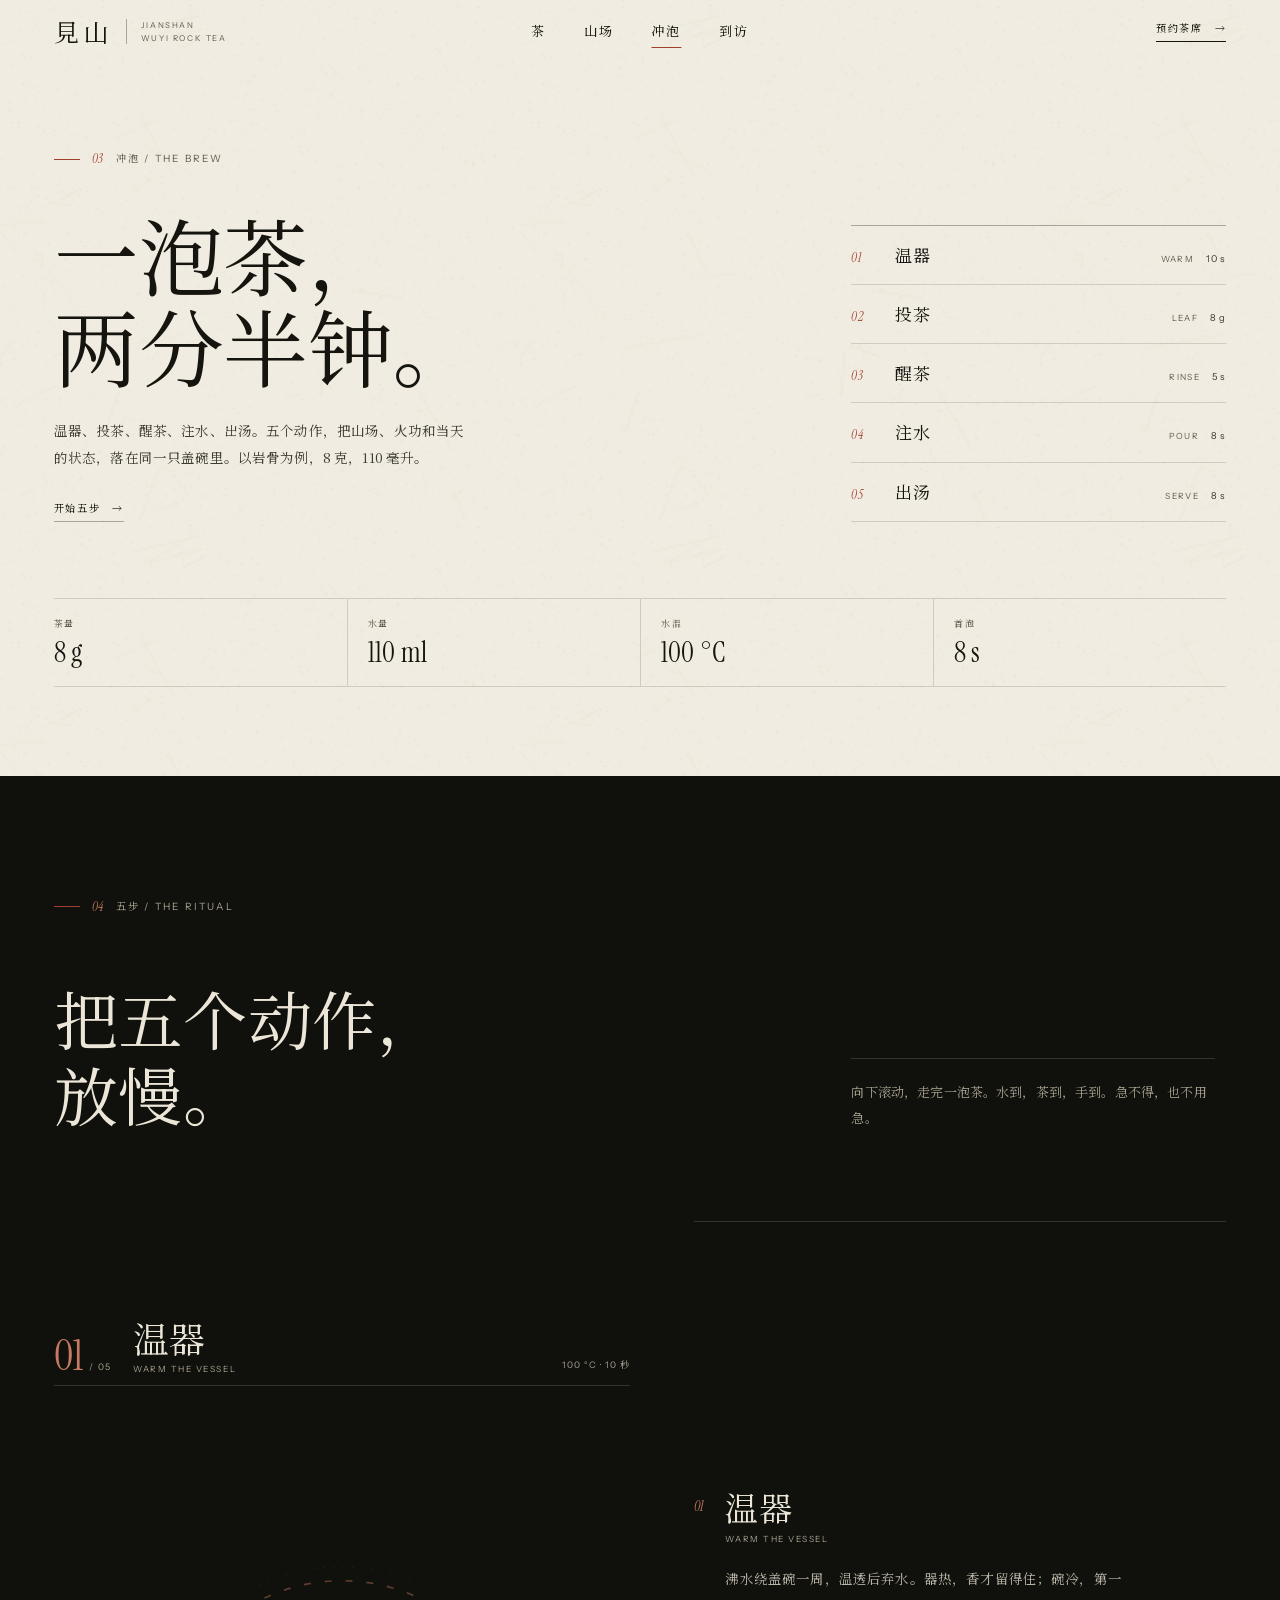
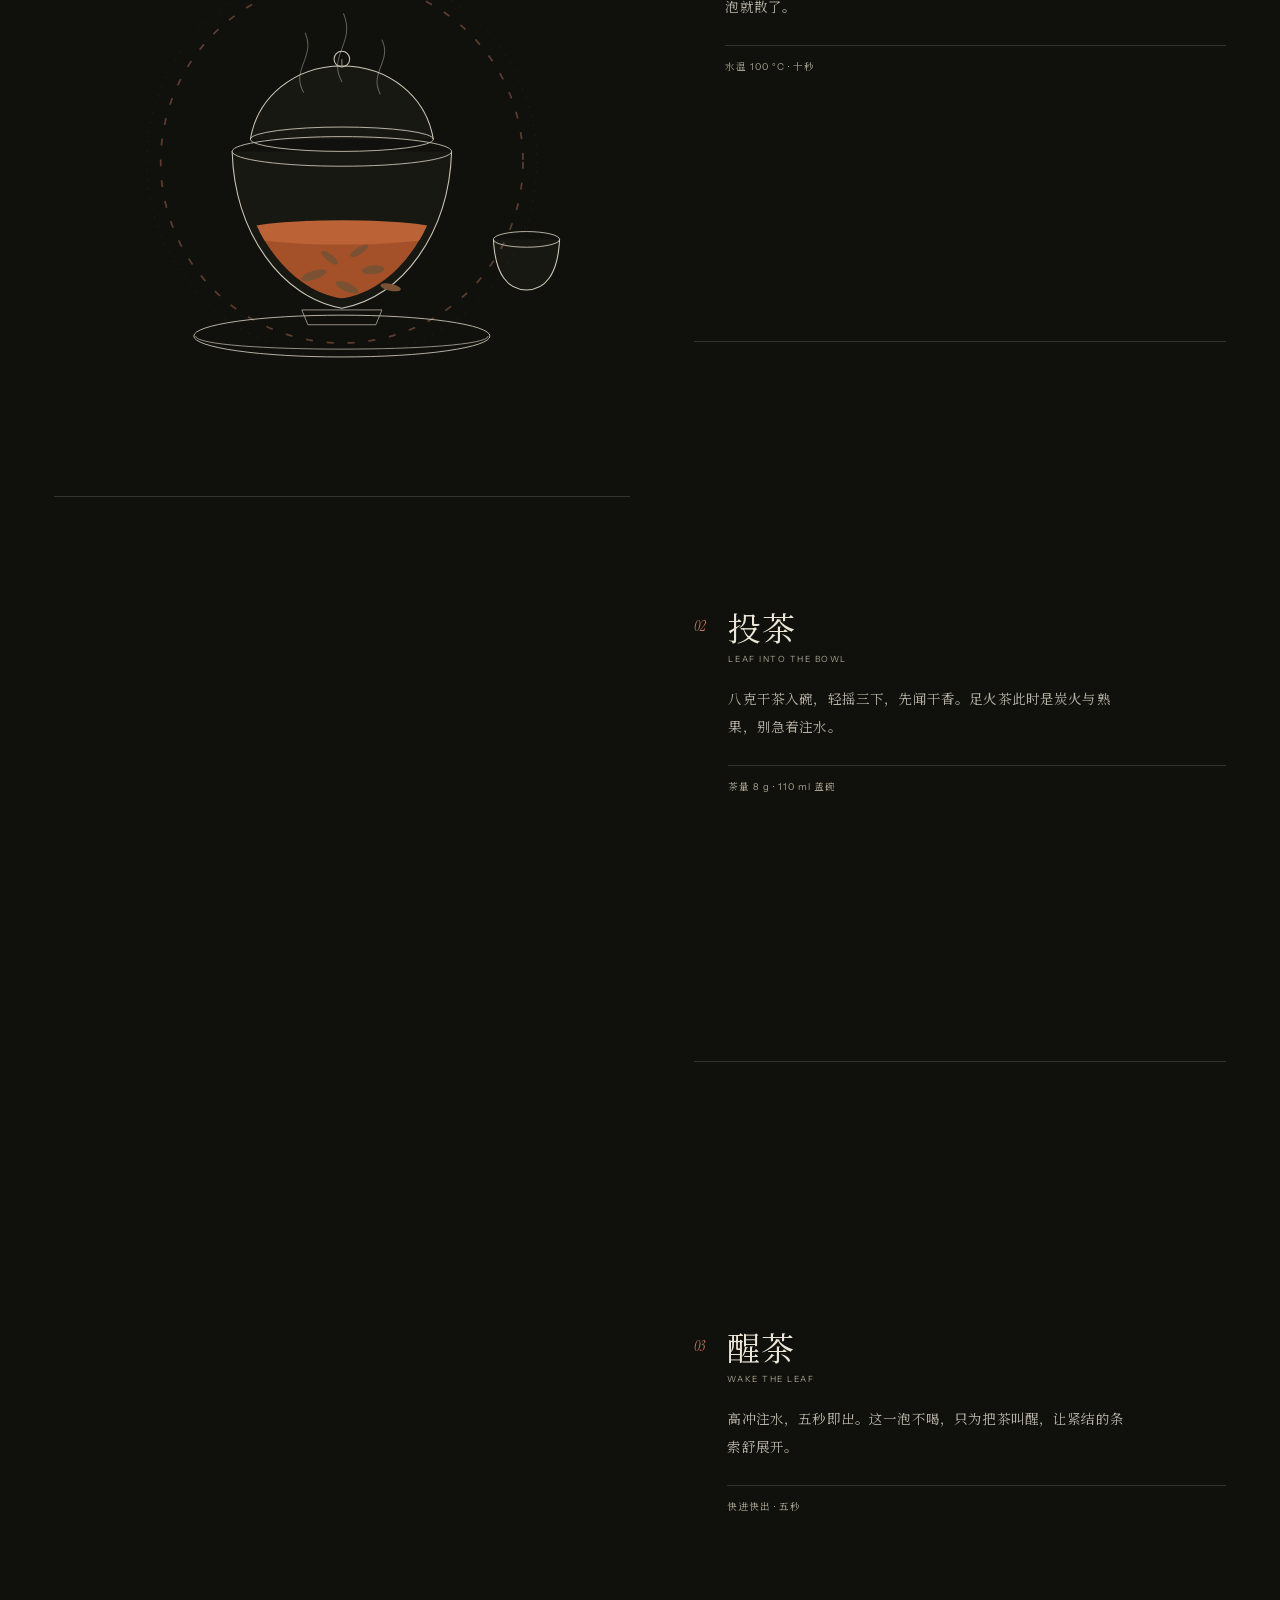
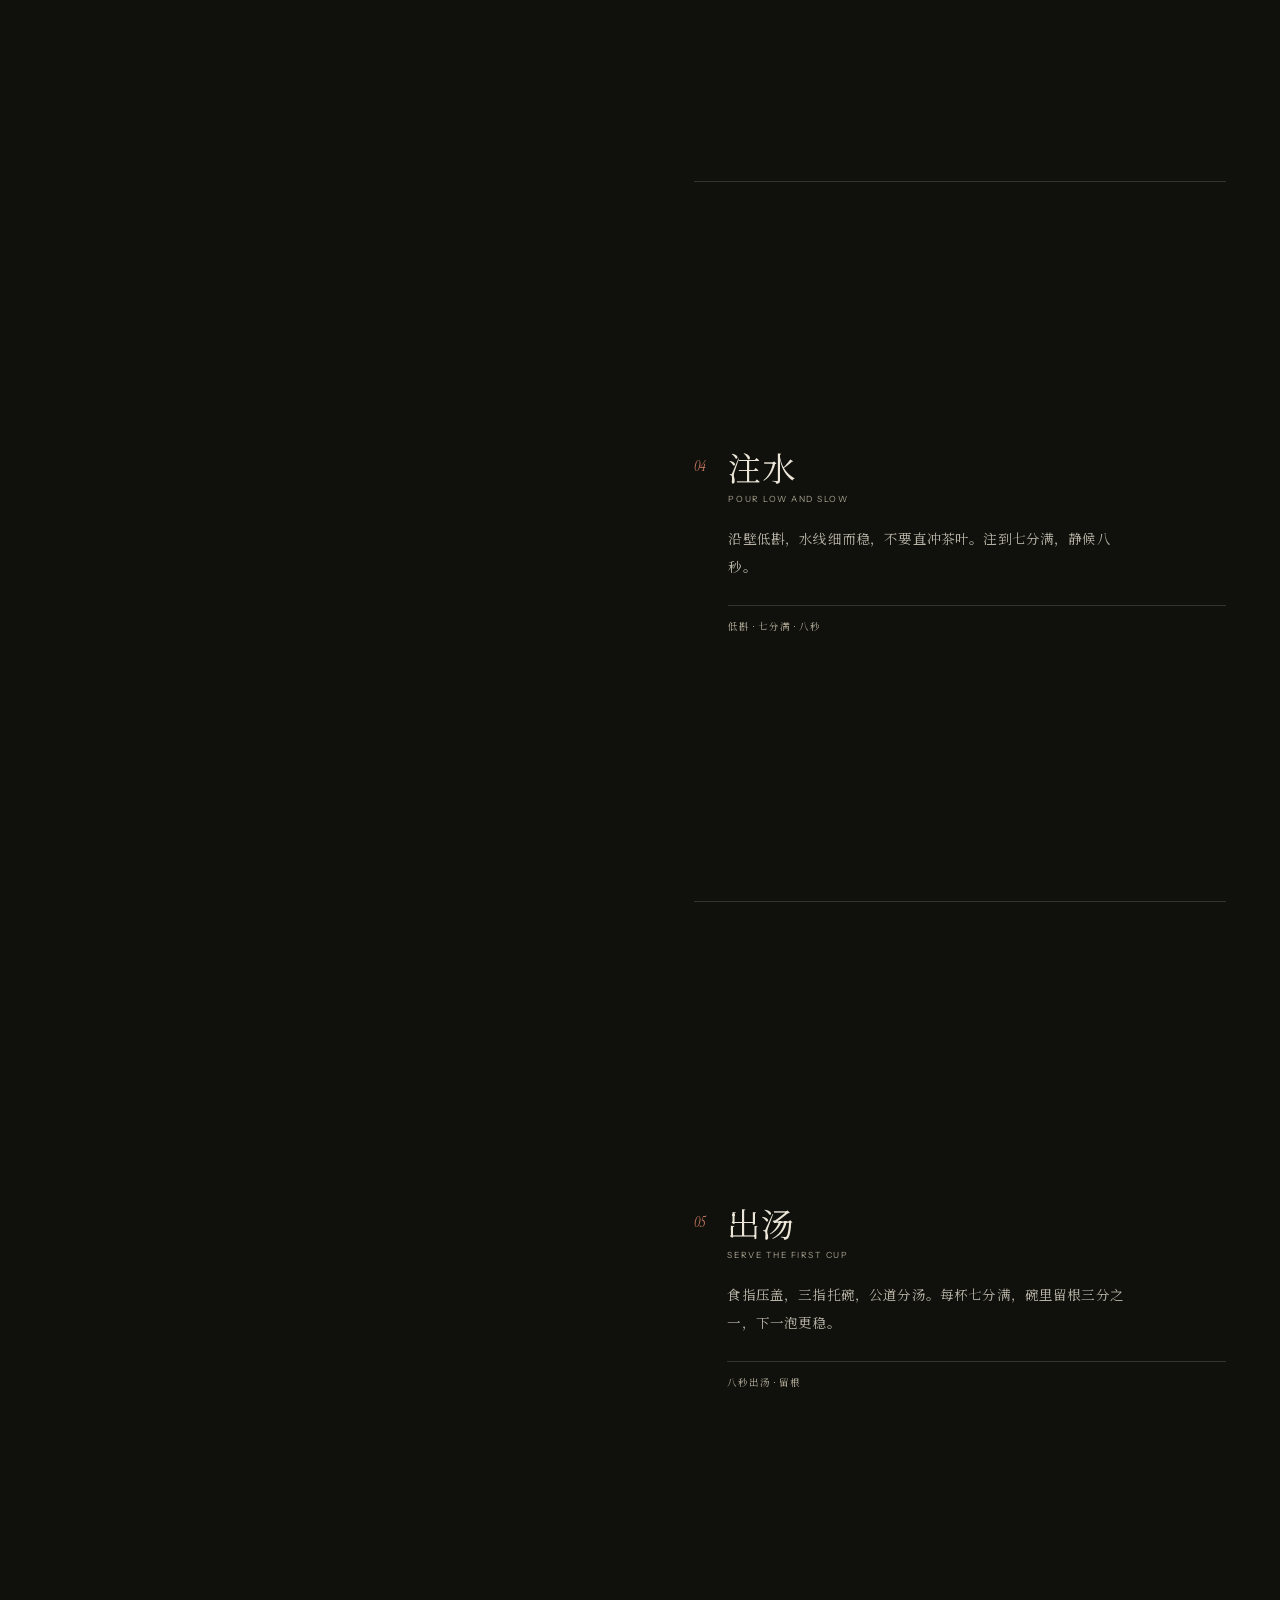
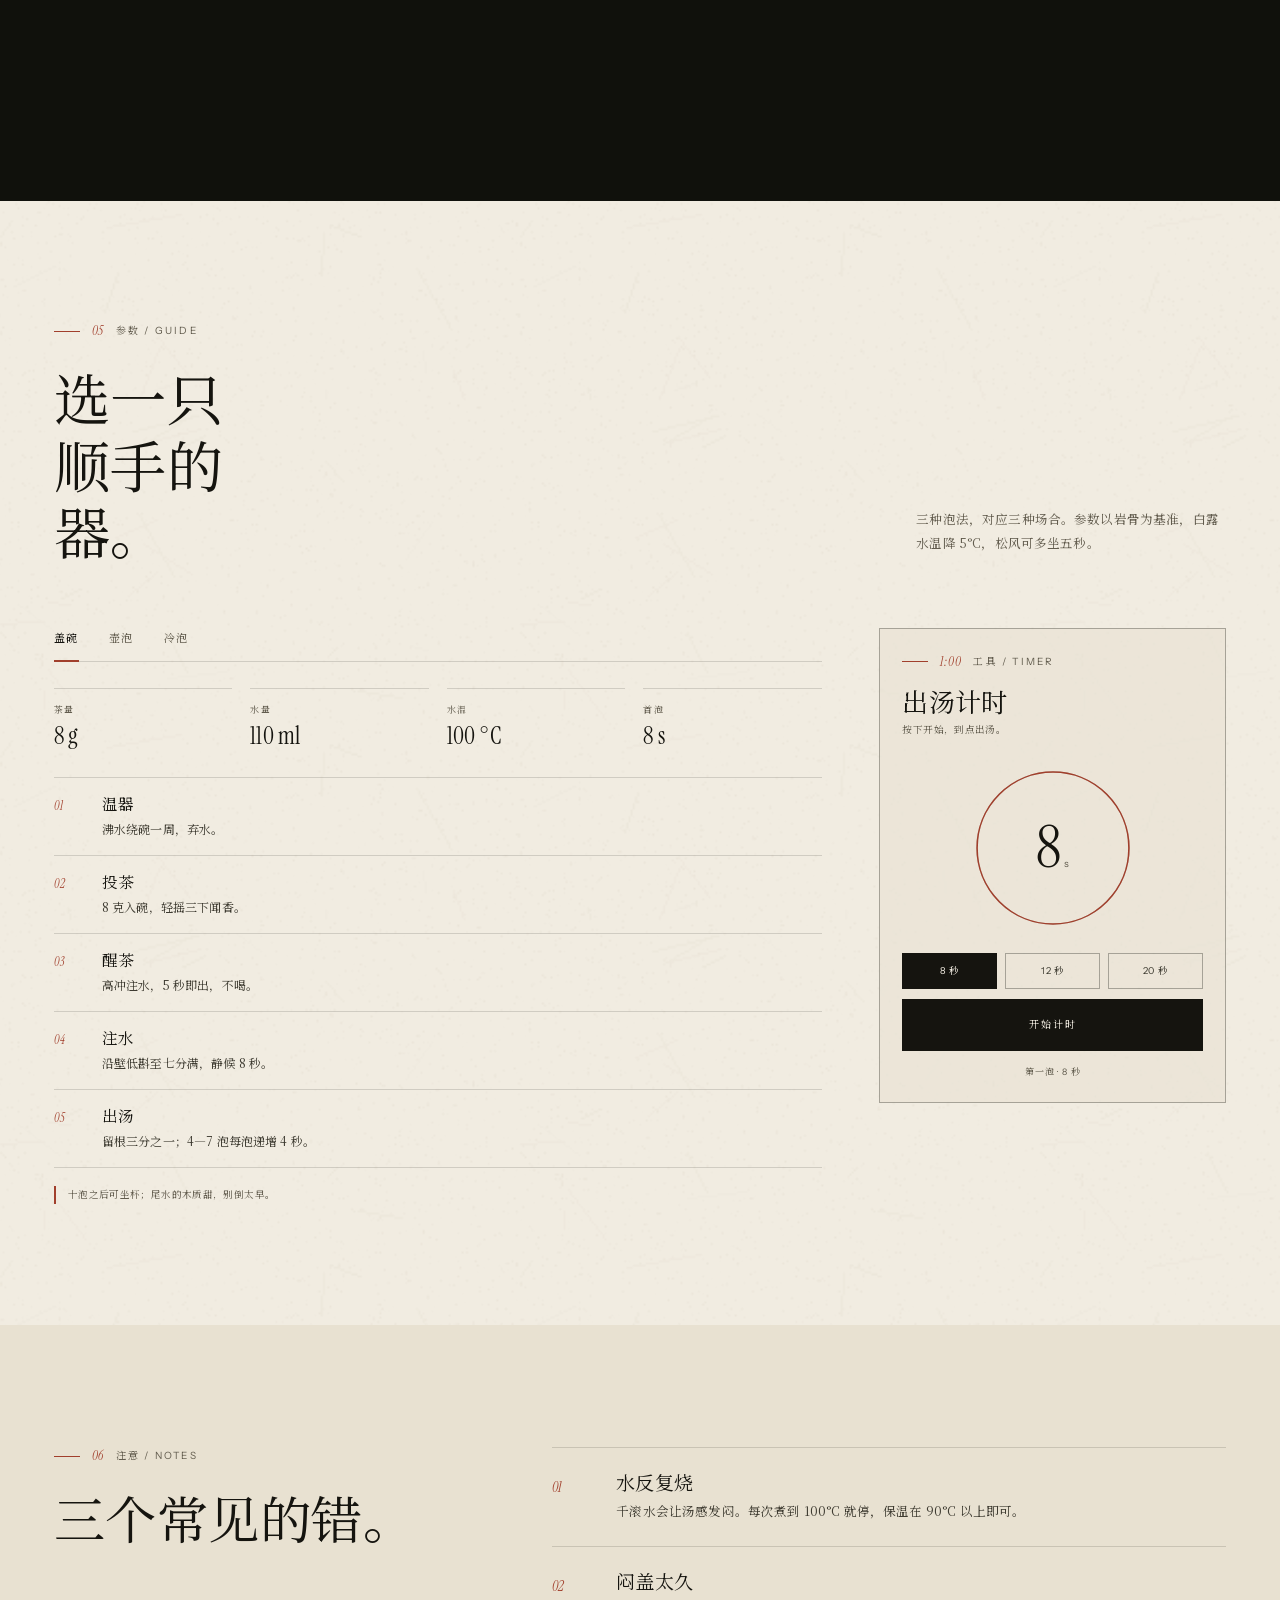
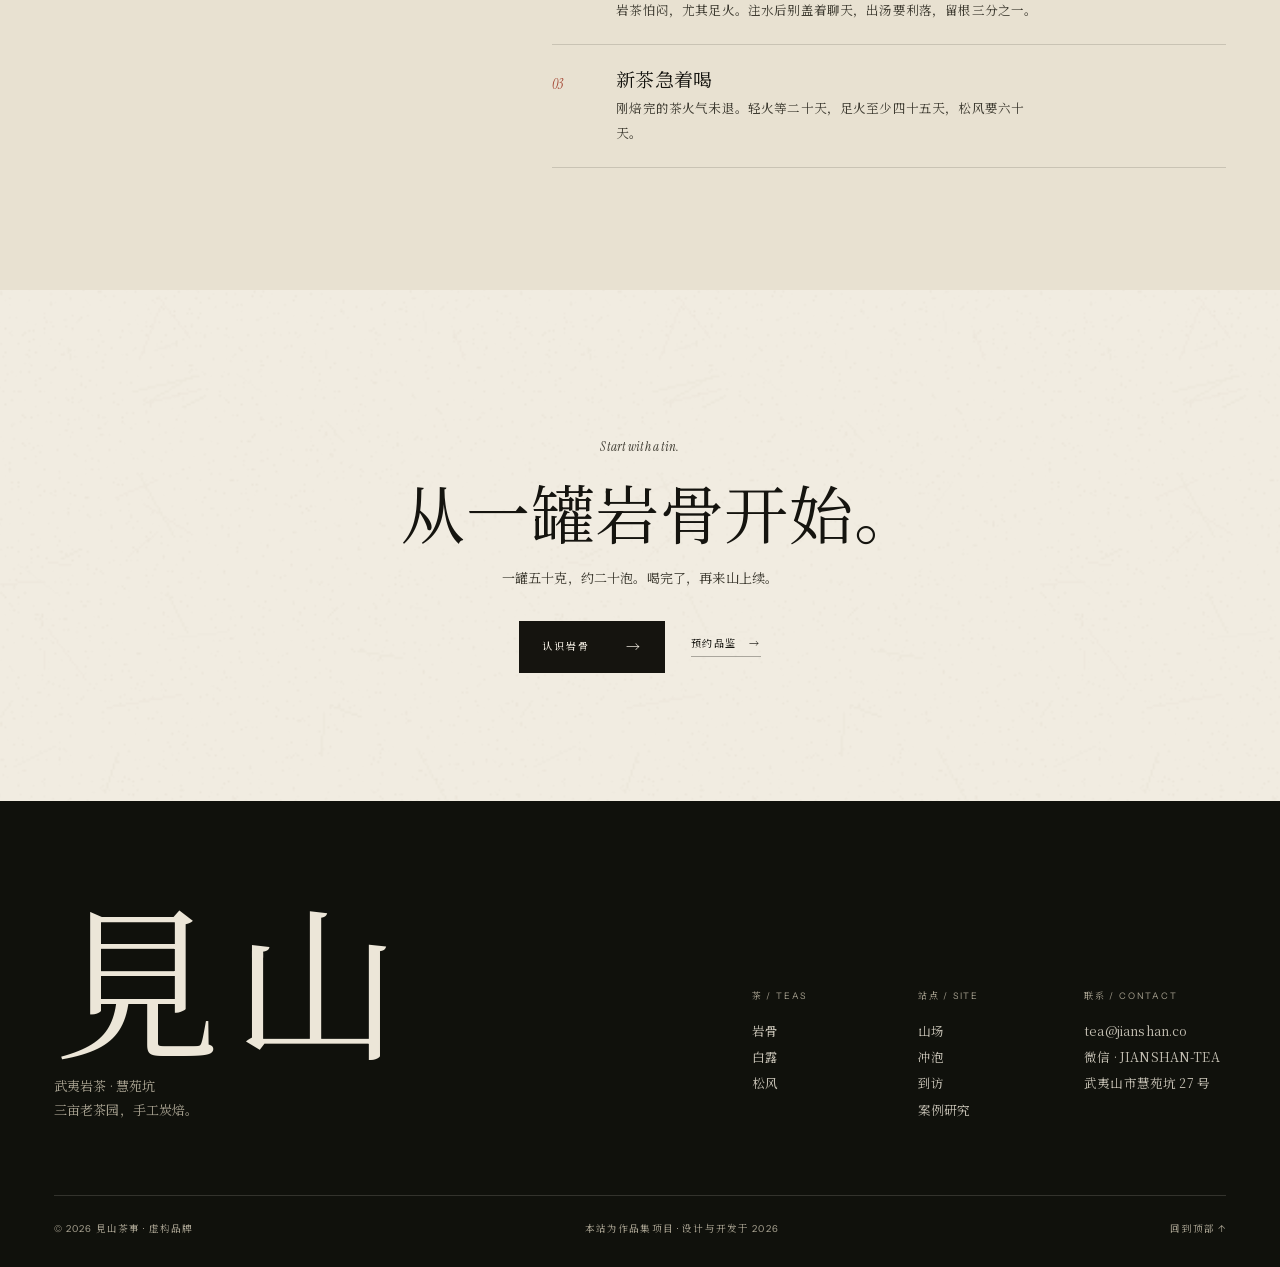
==== commit 4b3cfd56: "收紧展示级标题的全角标点；响应式图片与字体预加载；去重季节文案" ====
--- a/brew.html
+++ b/brew.html
@@ -9,9 +9,13 @@
   <meta property="og:type" content="article">
   <meta property="og:title" content="見山 JIANSHAN — 冲泡指南 The Brew">
   <meta property="og:description" content="把五个动作，放慢。一泡岩茶的完整步骤与参数。">
-  <meta property="og:image" content="assets/img/pour-wide.webp">
+  <meta property="og:image" content="https://orionaster.github.io/jianshan-tea/assets/img/pour-wide.webp">
+  <meta property="og:url" content="https://orionaster.github.io/jianshan-tea/brew.html">
+  <meta name="twitter:card" content="summary_large_image">
   <link rel="icon" href="assets/favicon.svg" type="image/svg+xml">
   <link rel="preload" href="assets/fonts/noto-serif-sc.woff2" as="font" type="font/woff2" crossorigin>
+  <link rel="preload" href="assets/fonts/instrument-serif.woff2" as="font" type="font/woff2" crossorigin>
+  <link rel="preload" href="assets/fonts/instrument-sans.woff2" as="font" type="font/woff2" crossorigin>
   <link rel="stylesheet" href="assets/css/core.css">
   <link rel="stylesheet" href="assets/css/brew.css">
   <script>document.documentElement.classList.add("js");</script>
@@ -361,7 +365,7 @@
       <div class="footer__top">
         <div class="footer__brand">
           <p class="footer__word">見山</p>
-          <p class="footer__tag">武夷岩茶 · 慧苑坑<br>三亩老茶园，一年一季。</p>
+          <p class="footer__tag">武夷岩茶 · 慧苑坑<br>三亩老茶园，手工炭焙。</p>
         </div>
         <div class="footer__cols">
           <div class="footer__col">
--- a/assets/css/core.css
+++ b/assets/css/core.css
@@ -960,3 +960,21 @@
 .tea-craft__media img {
   filter: saturate(0.9) contrast(1.02);
 }
+
+/* ---------- 展示级标题的全角标点收紧 ----------
+   ，。、：的字符框自带约 0.7em 右侧空白，字号越大越像标点前后多打了个空格。 */
+h1 .ts,
+h2 .ts {
+  margin-right: -0.62em;
+}
+
+h1 .ts-colon,
+h2 .ts-colon {
+  margin-right: -0.34em;
+  margin-left: -0.17em;
+}
+
+h1 .ts-open,
+h2 .ts-open {
+  margin-left: -0.46em;
+}
